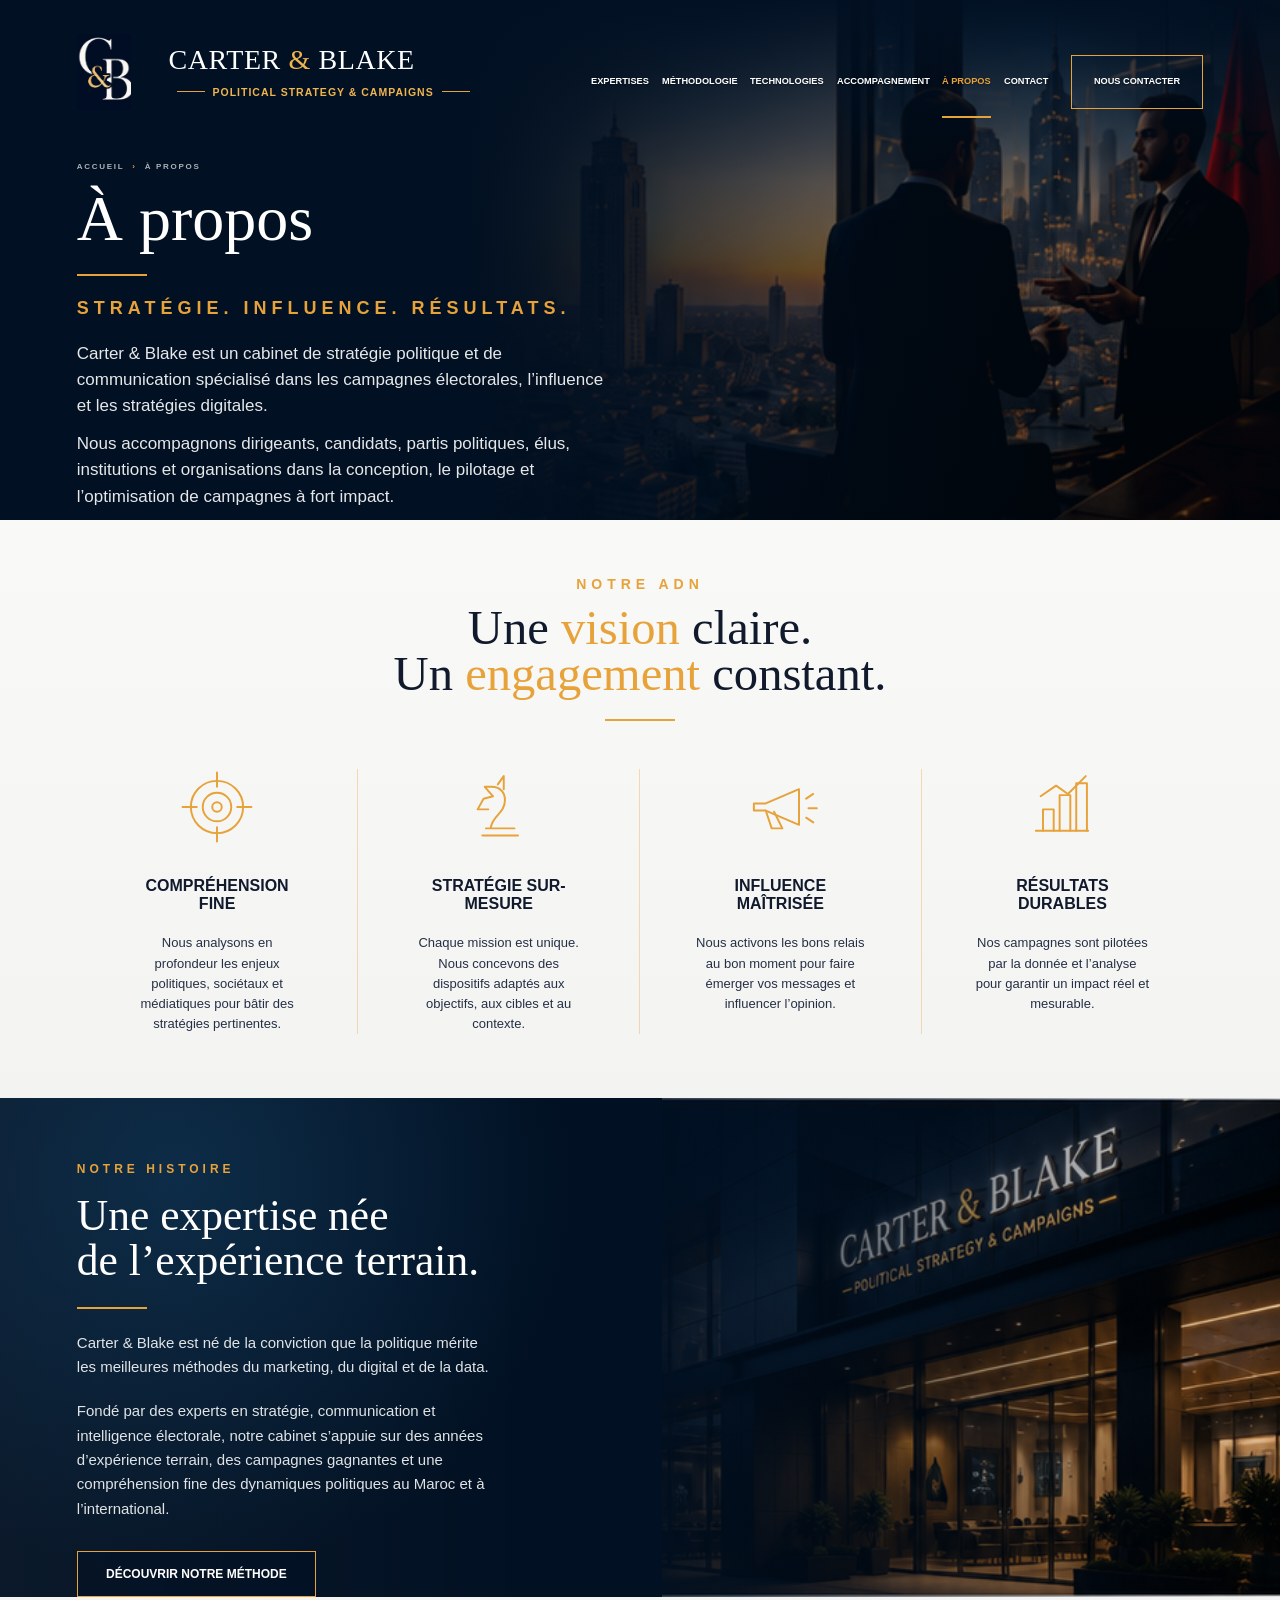
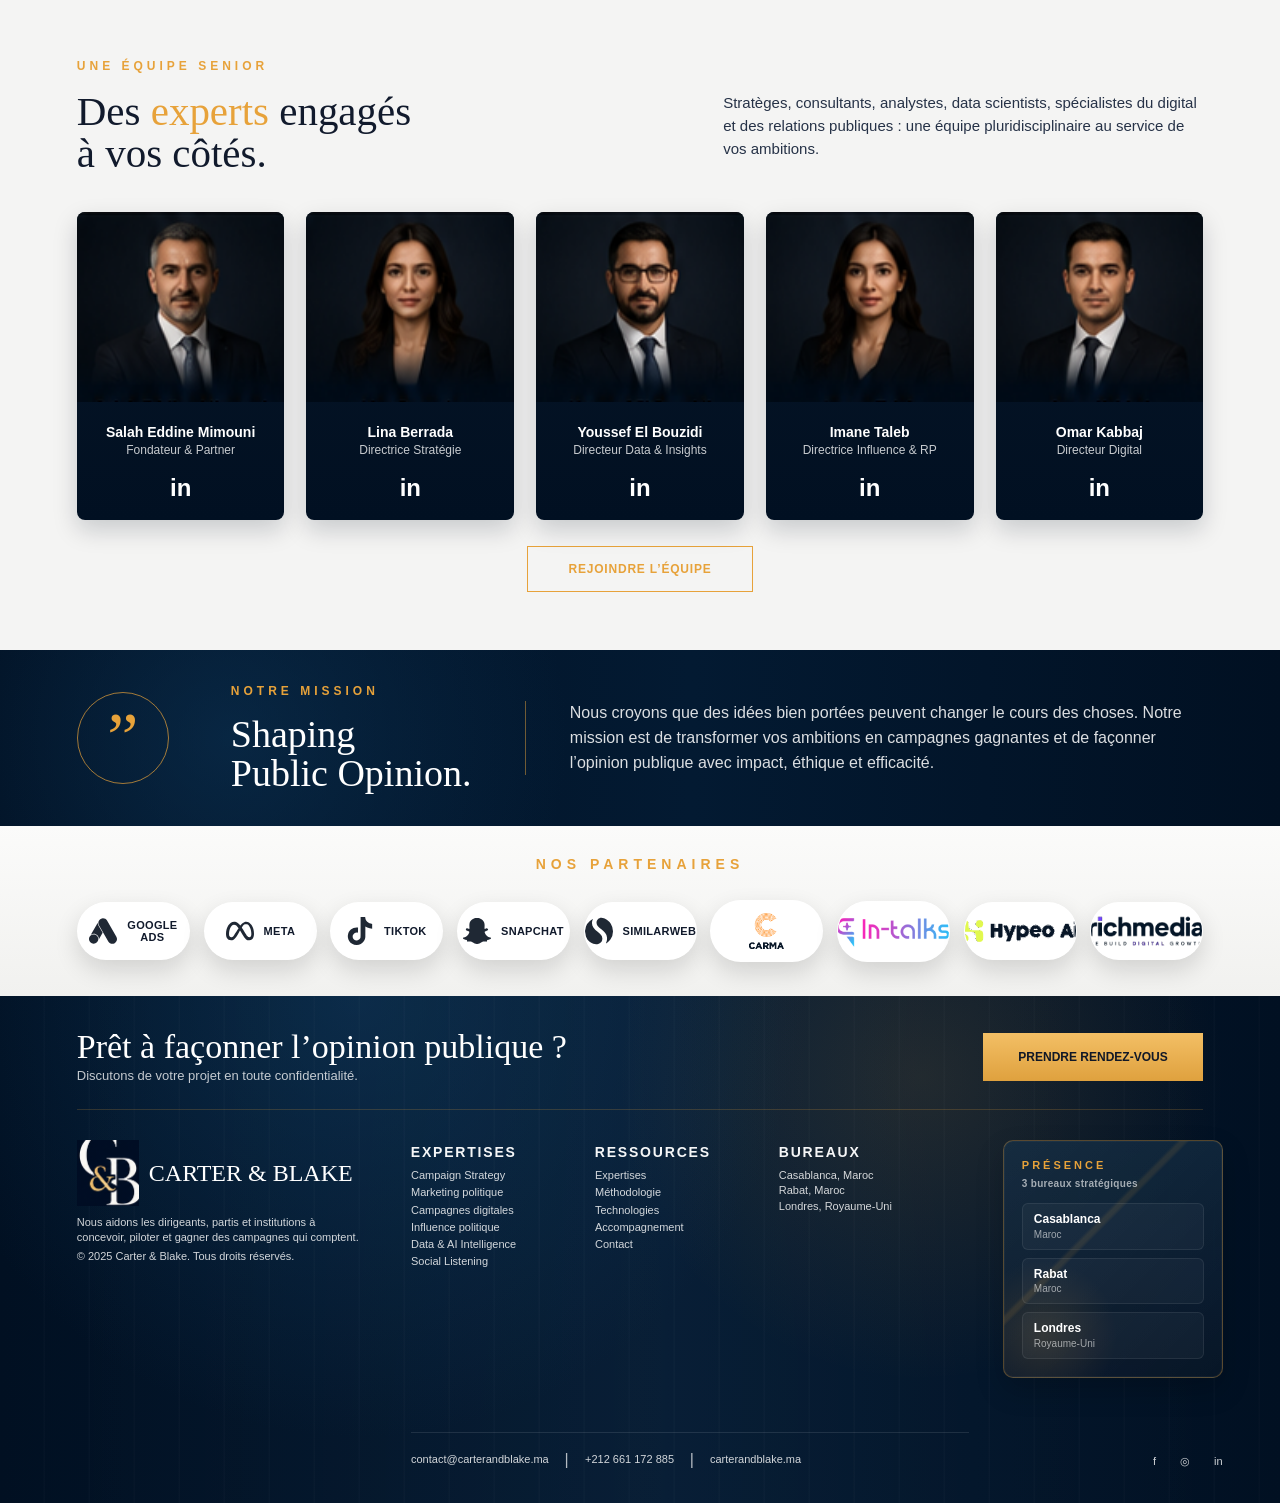
==== a-propos.html @ f1cecbe8 "Build Carter and Blake website" ====
<!doctype html>
<html lang="fr">
  <head>
    <meta charset="utf-8">
    <meta name="viewport" content="width=device-width, initial-scale=1">
    <meta name="description" content="À propos de Carter & Blake, cabinet de stratégie politique, influence, campagnes et data.">
    <title>À propos - Carter & Blake</title>
    <link rel="preload" href="assets/about/about-hero-bg.png" as="image">
    <link rel="stylesheet" href="styles.css">
  </head>
  <body>
    <svg class="svg-defs" aria-hidden="true">
      <symbol id="icon-target" viewBox="0 0 64 64">
        <circle cx="32" cy="32" r="22"></circle><circle cx="32" cy="32" r="12"></circle><circle cx="32" cy="32" r="4"></circle>
        <path d="M32 3v12M32 49v12M3 32h12M49 32h12"></path>
      </symbol>
      <symbol id="icon-megaphone" viewBox="0 0 64 64">
        <path d="M10 35h10l28 12V17L20 29H10z"></path><path d="M20 35l5 15h9l-7-14"></path>
        <path d="M54 25l6-4M56 33h7M54 41l6 4"></path>
      </symbol>
      <symbol id="icon-chart" viewBox="0 0 64 64">
        <path d="M10 52h44"></path><path d="M16 52V34h9v18M30 52V22h9v30M44 52V12h9v40"></path><path d="M14 23l13-9 10 7 15-15"></path>
      </symbol>
      <symbol id="icon-bank" viewBox="0 0 64 64">
        <path d="M8 25h48L32 10zM13 50h38M10 56h44"></path><path d="M17 25v25M29 25v25M41 25v25M53 25v25"></path>
      </symbol>
      <symbol id="icon-knight" viewBox="0 0 64 64">
        <path d="M21 50h24M18 56h30M25 50c1-11 12-12 12-24 0-7-5-11-11-11h-6l7 8-8 2-5 9h9"></path><path d="M31 13l5-7v11"></path>
      </symbol>
      <symbol id="icon-bulb" viewBox="0 0 64 64">
        <path d="M23 42c-4-3-7-8-7-15a16 16 0 0 1 32 0c0 7-3 12-8 15l-2 7H25zM25 55h14M27 60h10"></path>
        <path d="M32 2v8M12 11l6 6M52 11l-6 6"></path>
      </symbol>
      <symbol id="icon-shield" viewBox="0 0 64 64">
        <path d="M32 6l20 8v16c0 14-8 24-20 29-12-5-20-15-20-29V14z"></path><path d="M32 17v28M23 36l9 9 9-9"></path>
      </symbol>
      <symbol id="icon-handshake" viewBox="0 0 64 64">
        <path d="M22 36l8 8c3 3 7 3 10 0l12-12"></path><path d="M25 21l8-5 9 8 7-4 10 14-9 7"></path>
        <path d="M5 34l10-15 10 6-11 18zM17 39l9 9M23 44l8 8M31 48l5 5"></path>
      </symbol>
      <symbol id="icon-compass" viewBox="0 0 64 64">
        <circle cx="32" cy="32" r="23"></circle><path d="M39 14l-5 22-17 14 6-22z"></path><circle cx="32" cy="32" r="4"></circle>
      </symbol>
    </svg>

    <main class="page about-page">
      <section class="about-hero" id="apropos">
        <header class="topbar">
          <a class="brand" href="index.html#accueil" aria-label="Carter & Blake">
            <img src="assets/brand-mark.png" alt="" aria-hidden="true">
            <span class="brand-rule"></span>
            <span class="brand-copy">
              <strong>Carter <span>&amp;</span> Blake</strong>
              <small>Political Strategy &amp; Campaigns</small>
            </span>
          </a>
          <nav class="nav" aria-label="Navigation principale">
            <a href="expertises.html">Expertises</a>
            <a href="methodologie.html">Méthodologie</a>
            <a href="technologies.html">Technologies</a>
            <a href="accompagnement.html">Accompagnement</a>
            <a class="is-active" href="a-propos.html">À propos</a>
            <a href="contact.html">Contact</a>
            <a class="nav-cta" href="contact.html">Nous contacter</a>
          </nav>
        </header>

        <div class="about-hero-copy">
          <p class="breadcrumb"><a href="index.html#accueil">Accueil</a><span>›</span>À propos</p>
          <h1>À propos</h1>
          <i aria-hidden="true"></i>
          <p class="about-kicker">Stratégie. Influence. Résultats.</p>
          <p>Carter &amp; Blake est un cabinet de stratégie politique et de communication spécialisé dans les campagnes électorales, l’influence et les stratégies digitales.</p>
          <p>Nous accompagnons dirigeants, candidats, partis politiques, élus, institutions et organisations dans la conception, le pilotage et l’optimisation de campagnes à fort impact.</p>
        </div>
      </section>

      <section class="about-adn">
        <div class="section-heading">
          <p>Notre ADN</p>
          <h2>Une <span>vision</span> claire.<br>Un <span>engagement</span> constant.</h2>
          <i aria-hidden="true"></i>
        </div>
        <div class="about-values">
          <article>
            <svg><use href="#icon-target"></use></svg>
            <h3>Compréhension fine</h3>
            <p>Nous analysons en profondeur les enjeux politiques, sociétaux et médiatiques pour bâtir des stratégies pertinentes.</p>
          </article>
          <article>
            <svg><use href="#icon-knight"></use></svg>
            <h3>Stratégie sur-mesure</h3>
            <p>Chaque mission est unique. Nous concevons des dispositifs adaptés aux objectifs, aux cibles et au contexte.</p>
          </article>
          <article>
            <svg><use href="#icon-megaphone"></use></svg>
            <h3>Influence maîtrisée</h3>
            <p>Nous activons les bons relais au bon moment pour faire émerger vos messages et influencer l’opinion.</p>
          </article>
          <article>
            <svg><use href="#icon-chart"></use></svg>
            <h3>Résultats durables</h3>
            <p>Nos campagnes sont pilotées par la donnée et l’analyse pour garantir un impact réel et mesurable.</p>
          </article>
        </div>
      </section>

      <section class="about-history">
        <div class="about-history-copy">
          <p>Notre histoire</p>
          <h2>Une expertise née<br>de l’expérience terrain.</h2>
          <i aria-hidden="true"></i>
          <p>Carter &amp; Blake est né de la conviction que la politique mérite les meilleures méthodes du marketing, du digital et de la data.</p>
          <p>Fondé par des experts en stratégie, communication et intelligence électorale, notre cabinet s’appuie sur des années d’expérience terrain, des campagnes gagnantes et une compréhension fine des dynamiques politiques au Maroc et à l’international.</p>
          <a class="button button-outline" href="methodologie.html">Découvrir notre méthode</a>
        </div>
      </section>

      <section class="about-team">
        <div class="about-team-head">
          <div>
            <p>Une équipe senior</p>
            <h2>Des <span>experts</span> engagés<br>à vos côtés.</h2>
          </div>
          <p>Stratèges, consultants, analystes, data scientists, spécialistes du digital et des relations publiques : une équipe pluridisciplinaire au service de vos ambitions.</p>
        </div>

        <div class="team-grid">
          <article>
            <img src="assets/about/salah-eddine-mimouni.png" alt="Salah Eddine Mimouni">
            <h3>Salah Eddine Mimouni</h3>
            <p>Fondateur &amp; Partner</p>
            <a href="#" aria-label="LinkedIn de Salah Eddine Mimouni">in</a>
          </article>
          <article>
            <img src="assets/about/lina-berrada.png" alt="Lina Berrada">
            <h3>Lina Berrada</h3>
            <p>Directrice Stratégie</p>
            <a href="#" aria-label="LinkedIn de Lina Berrada">in</a>
          </article>
          <article>
            <img src="assets/about/youssef-el-bouzidi.png" alt="Youssef El Bouzidi">
            <h3>Youssef El Bouzidi</h3>
            <p>Directeur Data &amp; Insights</p>
            <a href="#" aria-label="LinkedIn de Youssef El Bouzidi">in</a>
          </article>
          <article>
            <img src="assets/about/imane-taleb.png" alt="Imane Taleb">
            <h3>Imane Taleb</h3>
            <p>Directrice Influence &amp; RP</p>
            <a href="#" aria-label="LinkedIn d’Imane Taleb">in</a>
          </article>
          <article>
            <img src="assets/about/omar-kabbaj.png" alt="Omar Kabbaj">
            <h3>Omar Kabbaj</h3>
            <p>Directeur Digital</p>
            <a href="#" aria-label="LinkedIn d’Omar Kabbaj">in</a>
          </article>
        </div>

        <a class="team-cta" href="contact.html">Rejoindre l’équipe</a>
      </section>

      <section class="about-mission">
        <div class="mission-mark" aria-hidden="true">”</div>
        <div>
          <p>Notre mission</p>
          <h2>Shaping<br>Public Opinion.</h2>
        </div>
        <p>Nous croyons que des idées bien portées peuvent changer le cours des choses. Notre mission est de transformer vos ambitions en campagnes gagnantes et de façonner l’opinion publique avec impact, éthique et efficacité.</p>
      </section>

      <section class="partners about-partners" id="confiance">
        <p>Nos partenaires</p>
        <div class="partner-logos" aria-label="Partenaires Carter & Blake">
          <a href="https://ads.google.com/" aria-label="Google Ads"><img src="assets/partners/googleads.svg" alt="Google Ads"><span>Google Ads</span></a>
          <a href="https://www.meta.com/" aria-label="Meta"><img src="assets/partners/meta.svg" alt="Meta"><span>Meta</span></a>
          <a href="https://www.tiktok.com/business/" aria-label="TikTok"><img src="assets/partners/tiktok.svg" alt="TikTok"><span>TikTok</span></a>
          <a href="https://www.snapchat.com/business/" aria-label="Snapchat"><img src="assets/partners/snapchat.svg" alt="Snapchat"><span>Snapchat</span></a>
          <a href="https://www.similarweb.com/" aria-label="Similarweb"><img src="assets/partners/similarweb.svg" alt="Similarweb"><span>Similarweb</span></a>
          <a class="partner-lockup" href="https://carma.com/" aria-label="CARMA"><img src="assets/partners/carma.png" alt="CARMA"><span>CARMA</span></a>
          <a class="partner-lockup" href="https://www.in-talks.ma/" aria-label="InTalks"><img src="assets/partners/intalks.png" alt="InTalks"><span>InTalks</span></a>
          <a class="partner-lockup" href="https://www.hypeo.ai/fr" aria-label="Hypeo"><img src="assets/partners/hypeo.png" alt="Hypeo"><span>Hypeo</span></a>
          <a class="partner-lockup" href="https://www.richmedia.ma/" aria-label="Richmedia"><img src="assets/partners/richmedia.png" alt="Richmedia"><span>Richmedia</span></a>
        </div>
      </section>

      <footer class="footer" id="contact">
        <div class="footer-cta">
          <div>
            <h2>Prêt à façonner l’opinion publique ?</h2>
            <p>Discutons de votre projet en toute confidentialité.</p>
          </div>
          <a href="mailto:contact@carterandblake.ma">Prendre rendez-vous</a>
        </div>
        <div class="footer-main">
          <section class="footer-brand">
            <div class="footer-logo"><img src="assets/brand-mark.png" alt=""><strong>Carter &amp; Blake</strong></div>
            <p>Nous aidons les dirigeants, partis et institutions à concevoir, piloter et gagner des campagnes qui comptent.</p>
            <small>© 2025 Carter &amp; Blake. Tous droits réservés.</small>
          </section>
          <section>
            <h3>Expertises</h3>
            <a href="expertise-campaign-strategy.html">Campaign Strategy</a>
            <a href="expertise-political-marketing.html">Marketing politique</a>
            <a href="expertise-digital-campaigns.html">Campagnes digitales</a>
            <a href="expertise-political-influence.html">Influence politique</a>
            <a href="expertise-data-ai-intelligence.html">Data &amp; AI Intelligence</a>
            <a href="expertise-social-listening.html">Social Listening</a>
          </section>
          <section>
            <h3>Ressources</h3>
            <a href="expertises.html">Expertises</a>
            <a href="methodologie.html">Méthodologie</a>
            <a href="technologies.html">Technologies</a>
            <a href="accompagnement.html">Accompagnement</a>
            <a href="contact.html">Contact</a>
          </section>
          <section>
            <h3>Bureaux</h3>
            <p>Casablanca, Maroc<br>Rabat, Maroc<br>Londres, Royaume-Uni</p>
          </section>
          <div class="contact-lines">
            <a href="mailto:contact@carterandblake.ma">contact@carterandblake.ma</a>
            <span>|</span>
            <a href="tel:+212661172885">+212 661 172 885</a>
            <span>|</span>
            <a href="https://carterandblake.ma">carterandblake.ma</a>
          </div>
          <div class="footer-presence" aria-label="Présence Carter & Blake">
            <p>Présence</p>
            <div class="presence-globe" aria-hidden="true">
              <span class="globe-orbit orbit-one"></span>
              <span class="globe-orbit orbit-two"></span>
              <span class="office-pin pin-casablanca"></span>
              <span class="office-pin pin-rabat"></span>
              <span class="office-pin pin-london"></span>
            </div>
            <ul class="presence-legend">
              <li><strong>Casablanca</strong><em>Maroc</em></li>
              <li><strong>Rabat</strong><em>Maroc</em></li>
              <li><strong>Londres</strong><em>Royaume-Uni</em></li>
            </ul>
          </div>
          <div class="socials" aria-label="Réseaux sociaux"><a href="https://facebook.com/carterandblakema">f</a><a href="https://instagram.com/carterandblakema">◎</a><a href="https://linkedin.com/company/carterandblakemaroc">in</a></div>
        </div>
      </footer>
    </main>
  </body>
</html>
---- styles.css ----
:root {
  --w: 863px;
  --wide-zoom: 1.46;
  --navy: #011022;
  --navy-2: #00172e;
  --ink: #111a2c;
  --gold: #e7a23a;
  --gold-2: #f0b54f;
  --paper: #f4f4f3;
  --muted: #596174;
  --sans: Arial, Helvetica, sans-serif;
  --serif: Georgia, "Times New Roman", serif;
}

* {
  box-sizing: border-box;
}

html,
body {
  margin: 0;
  min-height: 100%;
  background: #101010;
}

html {
  scroll-behavior: smooth;
}

body {
  display: flex;
  align-items: flex-start;
  justify-content: center;
  color: var(--ink);
  font-family: var(--sans);
  overflow-x: auto;
}

a {
  color: inherit;
  text-decoration: none;
  transition:
    color .22s ease,
    border-color .22s ease,
    background-color .22s ease,
    box-shadow .22s ease,
    opacity .22s ease,
    transform .22s ease;
}

.svg-defs {
  position: absolute;
  width: 0;
  height: 0;
  overflow: hidden;
}

.page {
  width: min(100%, var(--w));
  min-height: 100vh;
  overflow: hidden;
  background: var(--paper);
  box-shadow: 0 0 0 1px rgba(255,255,255,.08);
}

@media (min-width: 900px) {
  body {
    min-width: 1260px;
  }

  .page {
    width: var(--w);
    zoom: var(--wide-zoom);
  }
}

@media (min-width: 1500px) {
  :root {
    --wide-zoom: 1.6;
  }

  body {
    min-width: 1400px;
  }
}

svg {
  fill: none;
  stroke: currentColor;
  stroke-linecap: round;
  stroke-linejoin: round;
  stroke-width: 2.4;
}

.hero {
  position: relative;
  height: 486px;
  overflow: visible;
  color: #fff;
  background:
    radial-gradient(circle at 20% 25%, rgba(12,55,92,.5), transparent 35%),
    linear-gradient(105deg, #011022 0 48%, #03162c 48% 100%);
}

.mega-anchor {
  position: absolute;
  top: 0;
  left: 0;
  width: 0;
  height: 0;
}

.hero-visual {
  position: absolute;
  z-index: 0;
  top: 0;
  right: -3px;
  width: 482px;
  height: 486px;
  object-fit: cover;
  object-position: center top;
  filter: saturate(1.02) contrast(1.02);
}

.hero-veil {
  position: absolute;
  z-index: 1;
  inset: 0;
  background:
    linear-gradient(90deg, rgba(1,16,34,1) 0 43%, rgba(1,16,34,.35) 54%, rgba(1,16,34,0) 72%),
    linear-gradient(180deg, rgba(1,16,34,.92) 0, rgba(1,16,34,.74) 10%, transparent 27%);
  pointer-events: none;
}

.hero-light-lines {
  position: absolute;
  z-index: 2;
  top: 0;
  right: -3px;
  width: 482px;
  height: 486px;
  overflow: hidden;
  pointer-events: none;
  mix-blend-mode: screen;
  clip-path: inset(128px 0 0 0);
}

.light-line {
  position: absolute;
  left: var(--x);
  top: var(--y);
  width: var(--w);
  height: 1.4px;
  border-radius: 99px;
  background: linear-gradient(90deg, rgba(231,162,58,.08), rgba(240,181,79,.62), rgba(231,162,58,.08));
  box-shadow:
    0 0 3px rgba(240,181,79,.46),
    0 0 9px rgba(240,181,79,.2);
  opacity: .72;
  transform: rotate(var(--r));
  transform-origin: left center;
}

.light-line::before {
  content: "";
  position: absolute;
  inset: -3px -18px;
  background: linear-gradient(90deg, transparent 0 40%, rgba(255,249,220,.78) 49%, rgba(240,181,79,.72) 55%, transparent 68% 100%);
  filter: blur(.45px);
  transform: translateX(-115%);
  animation: heroLightRun var(--dur, 4.8s) cubic-bezier(.45,0,.25,1) infinite;
  animation-delay: var(--delay, 0s);
}

.line-a {
  display: none;
}

.line-b {
  --x: 0%;
  --y: 63%;
  --w: 98%;
  --r: -31deg;
  --dur: 6.2s;
  --delay: -2.1s;
}

.line-c {
  --x: 6%;
  --y: 42%;
  --w: 62%;
  --r: 29deg;
  --dur: 5.8s;
  --delay: -3.2s;
}

.line-d {
  --x: 45%;
  --y: 40%;
  --w: 57%;
  --r: -24deg;
  --dur: 5.3s;
  --delay: -3.1s;
}

.line-e {
  --x: 20%;
  --y: 96%;
  --w: 85%;
  --r: -28deg;
  --dur: 6.8s;
  --delay: -4.2s;
}

.line-f {
  display: none;
}

@keyframes heroLightRun {
  0%, 18% {
    opacity: 0;
    transform: translateX(-115%);
  }
  30% {
    opacity: 1;
  }
  72% {
    opacity: .94;
    transform: translateX(110%);
  }
  100% {
    opacity: 0;
    transform: translateX(125%);
  }
}

.topbar {
  position: relative;
  z-index: 30;
  display: flex;
  align-items: flex-start;
  gap: 18px;
  height: 86px;
  padding: 21px 28px 0 31px;
}

.brand {
  display: flex;
  align-items: center;
  width: 282px;
  min-width: 282px;
  color: #fff;
}

.brand img {
  width: 44px;
  height: 54px;
  object-fit: cover;
  object-position: left center;
}

.brand-rule {
  width: 1px;
  height: 44px;
  margin: 0 15px 0 14px;
  background: var(--gold);
}

.brand-copy strong {
  display: block;
  font-family: var(--serif);
  font-size: 21px;
  font-weight: 400;
  line-height: 1;
  text-transform: uppercase;
  letter-spacing: .6px;
  white-space: nowrap;
}

.brand-copy strong span,
.brand-copy small {
  color: var(--gold-2);
}

.brand-copy small {
  display: block;
  margin-top: 10px;
  font-size: 8px;
  font-weight: 800;
  letter-spacing: .8px;
  text-transform: uppercase;
  white-space: nowrap;
}

.brand-copy small::before,
.brand-copy small::after {
  content: "";
  display: inline-block;
  width: 18px;
  height: 1px;
  margin: 0 6px 3px;
  background: var(--gold);
}

.nav {
  display: flex;
  align-items: center;
  gap: 23px;
  flex: 1;
  min-width: 0;
  justify-content: flex-end;
  padding-top: 12px;
  font-size: 7px;
  font-weight: 800;
  line-height: 1;
  text-transform: uppercase;
}

.nav a {
  position: relative;
  white-space: nowrap;
  text-shadow: 0 1px 2px rgba(0,0,0,.45);
}

.nav-expertise {
  margin-bottom: -27px;
  padding-bottom: 27px;
}

.nav-expertise::after {
  content: "⌃";
  display: inline-block;
  margin-left: 5px;
  color: var(--gold);
  font-size: 9px;
  line-height: 0;
  transform: translateY(1px);
}

.nav-expertise::before {
  content: "";
  position: absolute;
  left: 0;
  right: 0;
  top: 25px;
  height: 1px;
  background: var(--gold);
  opacity: 0;
  transition: opacity .18s ease;
}

.hero:has(.nav-expertise:hover) .nav-expertise,
.hero:has(.nav-expertise:focus-visible) .nav-expertise,
.hero:has(.mega-menu:hover) .nav-expertise,
.hero:has(.mega-menu:focus-within) .nav-expertise,
.hero:has(.mega-anchor:target) .nav-expertise {
  color: var(--gold);
}

.hero:has(.nav-expertise:hover) .nav-expertise::before,
.hero:has(.nav-expertise:focus-visible) .nav-expertise::before,
.hero:has(.mega-menu:hover) .nav-expertise::before,
.hero:has(.mega-menu:focus-within) .nav-expertise::before,
.hero:has(.mega-anchor:target) .nav-expertise::before {
  opacity: 1;
}

.nav-cta {
  display: inline-flex;
  align-items: center;
  justify-content: center;
  width: 98px;
  height: 30px;
  margin-left: 4px;
  border: 1px solid var(--gold);
  font-size: 7px;
}

.mega-menu {
  position: absolute;
  z-index: 25;
  left: 19px;
  right: 19px;
  top: 72px;
  height: 360px;
  display: grid;
  grid-template-columns: 190px 1fr;
  grid-template-rows: 1fr 60px;
  overflow: hidden;
  visibility: hidden;
  pointer-events: none;
  opacity: 0;
  transform: translateY(-8px);
  color: var(--ink);
  background: rgba(248, 248, 247, .97);
  border: 1px solid rgba(255,255,255,.8);
  border-radius: 3px;
  box-shadow: 0 22px 56px rgba(0,0,0,.42);
  transition: opacity .18s ease, transform .18s ease, visibility .18s ease;
}

.hero:has(.nav-expertise:hover) .mega-menu,
.hero:has(.nav-expertise:focus-visible) .mega-menu,
.hero:has(.mega-menu:hover) .mega-menu,
.hero:has(.mega-menu:focus-within) .mega-menu,
.hero:has(.mega-anchor:target) .mega-menu {
  visibility: visible;
  pointer-events: auto;
  opacity: 1;
  transform: translateY(0);
}

.mega-intro {
  position: relative;
  grid-row: 1 / 3;
  overflow: hidden;
  background: linear-gradient(180deg, rgba(255,255,255,.98), rgba(247,247,246,.93) 58%, rgba(255,255,255,.18) 100%);
  border-right: 1px solid rgba(17,26,44,.14);
}

.mega-intro-copy {
  position: relative;
  z-index: 2;
  padding: 25px 22px 0;
}

.mega-intro h2 {
  margin: 0;
  color: var(--ink);
  font-family: var(--serif);
  font-size: 24px;
  font-weight: 400;
  line-height: 1.05;
}

.mega-intro h2 span {
  color: var(--gold);
}

.mega-intro i,
.mega-card i {
  display: block;
  width: 22px;
  height: 1px;
  margin: 13px 0 14px;
  background: var(--gold);
}

.mega-intro p {
  margin: 0;
  font-size: 9.5px;
  line-height: 1.55;
}

.mega-divider {
  display: none;
}

.mega-integrated {
  display: none;
}

.mega-integrated svg {
  width: 35px;
  height: 35px;
  color: var(--gold);
  stroke-width: 1.9;
}

.mega-integrated h3 {
  margin: 0 0 8px;
  color: var(--ink);
  font-size: 11px;
  font-weight: 900;
  line-height: 1.18;
  text-transform: uppercase;
}

.mega-integrated p {
  font-size: 8.5px;
  line-height: 1.55;
}

.mega-approach {
  display: inline-flex;
  align-items: center;
  justify-content: space-between;
  width: 139px;
  height: 24px;
  margin-top: 22px;
  padding: 0 9px;
  border: 1px solid var(--gold);
  color: var(--gold);
  font-size: 6.7px;
  font-weight: 900;
  text-transform: uppercase;
}

.mega-approach span {
  display: inline-flex;
  align-items: center;
  justify-content: center;
  width: 25px;
  height: 22px;
  margin-right: -9px;
  border-left: 1px solid rgba(231,162,58,.45);
  font-size: 14px;
}

.mega-intro img {
  display: none;
}

.mega-grid {
  display: grid;
  grid-template-columns: repeat(3, 1fr);
  grid-template-rows: repeat(2, 1fr);
  min-width: 0;
}

.mega-card {
  position: relative;
  display: flex;
  flex-direction: column;
  justify-content: center;
  min-width: 0;
  padding: 18px 22px;
  overflow: hidden;
  background-image:
    linear-gradient(90deg, rgba(255,255,255,.985), rgba(255,255,255,.94)),
    var(--card-bg);
  background-position: center;
  background-size: cover;
  border-right: 1px solid rgba(17,26,44,.12);
  border-bottom: 1px solid rgba(17,26,44,.12);
}

.mega-card:nth-child(3n) {
  border-right: 0;
}

.mega-card:nth-child(n + 4) {
  border-bottom: 0;
}

.mega-card svg {
  width: 34px;
  height: 34px;
  color: var(--gold);
  stroke-width: 1.8;
}

.mega-card h3 {
  margin: 9px 0 0;
  color: var(--ink);
  font-size: 11.4px;
  font-weight: 900;
  letter-spacing: .2px;
  line-height: 1.15;
  text-transform: uppercase;
}

.mega-card i {
  margin: 7px 0 9px;
}

.mega-card p {
  display: none;
}

.mega-card ul {
  display: none;
}

.mega-card li {
  margin: 0 0 3px;
  color: #101827;
  font-size: 7.3px;
  line-height: 1.18;
}

.mega-card a {
  position: static;
  display: inline-flex;
  gap: 8px;
  align-items: center;
  width: max-content;
  color: var(--gold);
  font-size: 7.8px;
  font-weight: 900;
}

.mega-card a span {
  font-size: 13px;
}

.mega-benefits {
  display: grid;
  grid-template-columns: repeat(4, 1fr);
  grid-column: 2;
  background: #fff;
  border-top: 1px solid rgba(17,26,44,.12);
}

.mega-benefits article {
  display: grid;
  grid-template-columns: 31px 1fr;
  gap: 9px;
  align-items: center;
  min-width: 0;
  padding: 0 12px;
  border-right: 1px solid rgba(17,26,44,.12);
}

.mega-benefits article:last-child {
  border-right: 0;
}

.mega-benefits span {
  display: inline-flex;
  align-items: center;
  justify-content: center;
  width: 28px;
  height: 28px;
  border-radius: 50%;
  color: #fff;
  background: var(--navy);
}

.mega-benefits svg {
  width: 18px;
  height: 18px;
  stroke-width: 2;
}

.mega-benefits h3 {
  margin: 0 0 4px;
  color: var(--ink);
  font-size: 7px;
  font-weight: 900;
  line-height: 1.1;
  text-transform: uppercase;
}

.mega-benefits p {
  margin: 0;
  color: #253044;
  font-size: 6.1px;
  line-height: 1.22;
}

.hero-copy {
  position: relative;
  z-index: 2;
  margin: 47px 0 0 34px;
  width: 390px;
}

.hero-copy h1 {
  margin: 0;
  font-family: var(--serif);
  font-weight: 400;
  font-size: 42px;
  line-height: .94;
  letter-spacing: 0;
}

.hero-copy h1 span {
  display: block;
}

.hero-copy h1 span:last-child {
  color: var(--gold-2);
}

.hero-copy i,
.section-heading i {
  display: block;
  width: 38px;
  height: 1px;
  margin: 17px 0 14px;
  background: var(--gold);
}

.hero-copy p {
  margin: 0 0 9px;
  font-size: 13.5px;
  line-height: 1.25;
  color: #f7f8fb;
}

.hero-actions {
  display: flex;
  gap: 18px;
  margin-top: 24px;
}

.button {
  display: inline-flex;
  align-items: center;
  justify-content: center;
  height: 32px;
  padding: 0 20px;
  border: 1px solid var(--gold);
  font-size: 8px;
  font-weight: 900;
  text-transform: uppercase;
}

.button-filled {
  min-width: 139px;
  color: #111827;
  background: linear-gradient(180deg, #f3bf65, #dfa13e);
}

.button-outline {
  min-width: 117px;
  color: #fff;
  background: rgba(1,16,34,.42);
}

.expertise {
  height: auto;
  padding: 18px 0 35px;
  background:
    radial-gradient(circle at 50% 20%, rgba(255,255,255,.96), rgba(244,244,243,.95) 58%, rgba(234,234,233,.85)),
    var(--paper);
}

.section-heading {
  text-align: center;
}

.section-heading p,
.insights-head p,
.partners > p {
  margin: 0 0 7px;
  color: var(--gold);
  font-size: 9px;
  font-weight: 900;
  letter-spacing: 3px;
  text-transform: uppercase;
}

.section-heading h2 {
  margin: 0;
  color: var(--ink);
  font-family: var(--serif);
  font-size: 27px;
  font-weight: 400;
  line-height: .95;
}

.section-heading h2 span {
  color: var(--gold);
}

.section-heading i {
  margin: 10px auto 0;
}

.cards {
  display: grid;
  grid-template-columns: repeat(6, 1fr);
  gap: 9px;
  width: 810px;
  margin: 17px auto 0;
}

.expertise-card {
  position: relative;
  height: 298px;
  isolation: isolate;
  overflow: hidden;
  border-radius: 8px;
  border: 1px solid rgba(255,255,255,.16);
  color: #fff;
  text-align: center;
  background: #031426;
  box-shadow: 0 3px 10px rgba(0,0,0,.24);
}

.expertise-card::before {
  content: "";
  position: absolute;
  inset: -10px;
  z-index: -2;
  background-image:
    linear-gradient(180deg, rgba(1,16,34,.03), rgba(1,16,34,.28) 44%, rgba(1,16,34,.78) 100%),
    radial-gradient(circle at 50% 28%, rgba(255,255,255,.18), transparent 38%),
    var(--bg);
  background-position: center;
  background-size: cover;
  filter: blur(2.6px) brightness(1.1) saturate(1.04);
  opacity: .94;
  transform: scale(1.06);
  transition: transform .7s cubic-bezier(.2,.7,.2,1), filter .7s cubic-bezier(.2,.7,.2,1);
}

.expertise-card::after {
  content: "";
  position: absolute;
  top: 5px;
  left: 9px;
  right: 9px;
  z-index: 2;
  height: 2px;
  border-radius: 99px;
  background: linear-gradient(90deg, var(--gold-2), #ffd48a);
  box-shadow: 0 0 10px rgba(231,162,58,.34);
  transform: scaleX(0);
  transform-origin: left center;
  animation: storyProgress 6.4s linear infinite;
  animation-delay: var(--story-delay, 0s);
}

.expertise-card:nth-child(2) { --story-delay: -1s; }
.expertise-card:nth-child(3) { --story-delay: -2s; }
.expertise-card:nth-child(4) { --story-delay: -3s; }
.expertise-card:nth-child(5) { --story-delay: -4s; }
.expertise-card:nth-child(6) { --story-delay: -5s; }

.expertise-card > * {
  position: relative;
  z-index: 1;
}

.expertise-card > .card-cleaner {
  position: absolute;
  left: 0;
  right: 0;
  bottom: 28px;
  z-index: 0;
  height: 118px;
  border-radius: 0;
  background:
    linear-gradient(180deg, rgba(1,16,34,0), rgba(1,16,34,.98) 18%, #011022 42%, #011022 74%, rgba(1,16,34,0));
  opacity: .96;
  pointer-events: none;
}

.story-bar {
  position: absolute;
  top: 8px;
  left: 9px;
  right: 9px;
  display: flex;
  align-items: center;
  gap: 4px;
  text-align: left;
  color: #fff;
  font-size: 5px;
  font-weight: 800;
  text-transform: uppercase;
}

.story-bar::before {
  content: "";
  position: absolute;
  top: -3px;
  left: 0;
  right: 0;
  height: 2px;
  border-radius: 99px;
  background: rgba(255,255,255,.22);
}

.story-bar b {
  display: inline-flex;
  align-items: center;
  justify-content: center;
  width: 17px;
  height: 17px;
  border-radius: 50%;
  color: var(--gold);
  background: #07182a;
  font-size: 5px;
  box-shadow: 0 4px 12px rgba(0,0,0,.24);
  transition: transform .25s ease, box-shadow .25s ease, background .25s ease;
}

.story-bar em {
  margin-left: auto;
  font-style: normal;
}

.expertise-card svg {
  width: 59px;
  height: 59px;
  margin-top: 78px;
  color: var(--gold);
  filter: drop-shadow(0 2px 8px rgba(0,0,0,.36));
}

.expertise-card h3 {
  margin: 13px 11px 0;
  font-size: 14px;
  font-weight: 900;
  line-height: .96;
  text-transform: uppercase;
}

.expertise-card h3::after {
  content: "";
  display: block;
  width: 33px;
  height: 2px;
  margin: 13px auto 0;
  background: var(--gold);
}

.expertise-card p {
  margin: 12px 13px 0;
  font-size: 8.5px;
  line-height: 1.35;
  color: rgba(255,255,255,.92);
}

.expertise-card a {
  position: absolute;
  left: 50%;
  bottom: 37px;
  transform: translateX(-50%);
  width: 70px;
  color: #fff;
  font-size: 8px;
}

.expertise-card a::before {
  content: "⌃";
  display: block;
  width: 19px;
  height: 19px;
  margin: 0 auto 5px;
  border: 1px solid var(--gold);
  border-radius: 50%;
  color: #fff;
  font-size: 14px;
  line-height: 20px;
}

@keyframes storyProgress {
  0% {
    opacity: .45;
    transform: scaleX(0);
  }
  72% {
    opacity: 1;
    transform: scaleX(1);
  }
  100% {
    opacity: 0;
    transform: scaleX(1);
  }
}

.proofs {
  display: grid;
  grid-template-columns: repeat(4, 1fr);
  gap: 26px;
  width: 807px;
  margin: 34px auto 0;
}

.proofs article {
  display: grid;
  grid-template-columns: 33px 1fr;
  gap: 12px;
  min-height: 56px;
  border-right: 1px solid rgba(231,162,58,.28);
}

.proofs article:last-child {
  border-right: 0;
}

.proofs svg {
  width: 32px;
  height: 32px;
  color: var(--gold);
}

.proofs h3 {
  margin: 2px 0 7px;
  font-size: 10px;
  font-weight: 900;
  letter-spacing: .4px;
  text-transform: uppercase;
}

.proofs p {
  margin: 0;
  font-size: 8.8px;
  line-height: 1.35;
}

.expertise-directory {
  display: grid;
  grid-template-columns: 230px 1fr;
  gap: 16px;
  width: 807px;
  margin: 34px auto 0;
  padding: 16px;
  border: 1px solid rgba(231,162,58,.22);
  border-radius: 6px;
  background:
    linear-gradient(120deg, rgba(255,255,255,.96), rgba(249,249,248,.9)),
    radial-gradient(circle at 6% 10%, rgba(231,162,58,.14), transparent 28%);
  box-shadow: 0 14px 36px rgba(1,16,34,.08);
}

.expertise-directory-head {
  min-width: 0;
  padding: 5px 15px 5px 3px;
  border-right: 1px solid rgba(231,162,58,.25);
}

.expertise-directory-head p {
  margin: 0 0 9px;
  color: var(--gold);
  font-size: 8px;
  font-weight: 900;
  letter-spacing: 2.8px;
  text-transform: uppercase;
}

.expertise-directory-head h3 {
  margin: 0;
  color: var(--ink);
  font-family: var(--serif);
  font-size: 20px;
  font-weight: 400;
  line-height: 1.08;
}

.expertise-directory-list {
  display: grid;
  grid-template-columns: repeat(3, minmax(0, 1fr));
  gap: 8px;
}

.expertise-directory-list a {
  position: relative;
  display: grid;
  grid-template-columns: 25px 28px 1fr;
  gap: 9px;
  align-items: start;
  min-height: 66px;
  padding: 8px 10px;
  overflow: hidden;
  border: 1px solid rgba(17,26,44,.08);
  border-radius: 4px;
  background: #fff;
  box-shadow: 0 5px 14px rgba(1,16,34,.04);
}

.expertise-directory-list a::before {
  content: "";
  position: absolute;
  inset: 0;
  background: linear-gradient(90deg, transparent, rgba(231,162,58,.12), transparent);
  opacity: 0;
  transform: translateX(-70%);
  transition: opacity .24s ease, transform .36s ease;
}

.expertise-directory-list span,
.expertise-directory-list svg,
.expertise-directory-list strong,
.expertise-directory-list div,
.expertise-directory-list p {
  position: relative;
  z-index: 1;
}

.expertise-directory-list span {
  color: var(--gold);
  font-size: 7.5px;
  font-weight: 900;
  letter-spacing: 1px;
}

.expertise-directory-list svg {
  width: 25px;
  height: 25px;
  color: var(--gold);
  stroke-width: 1.75;
}

.expertise-directory-list strong {
  display: block;
  color: var(--ink);
  font-size: 8.6px;
  font-weight: 900;
  line-height: 1.12;
  text-transform: uppercase;
}

.expertise-directory-list p {
  margin: 4px 0 0;
  color: #4b5566;
  font-size: 7px;
  line-height: 1.32;
}

.expertise-directory-list a:hover,
.expertise-directory-list a:focus-visible {
  border-color: rgba(231,162,58,.55);
  box-shadow: 0 12px 24px rgba(1,16,34,.1);
  transform: translateY(-3px);
}

.expertise-directory-list a:hover::before,
.expertise-directory-list a:focus-visible::before {
  opacity: 1;
  transform: translateX(70%);
}

.expertise-directory-list a:hover svg,
.expertise-directory-list a:focus-visible svg {
  color: var(--gold-2);
  filter: drop-shadow(0 4px 10px rgba(231,162,58,.22));
  transform: scale(1.08);
}

.stats {
  display: grid;
  grid-template-columns: repeat(5, 1fr);
  height: 81px;
  padding: 13px 30px 0;
  color: #fff;
  background: linear-gradient(90deg, #011022, #031a32 52%, #011022);
}

.stats article {
  position: relative;
  display: grid;
  grid-template-columns: 35px 1fr;
  grid-template-rows: 32px 15px;
  align-items: center;
  column-gap: 10px;
  padding-left: 8px;
}

.stats article:not(:last-child)::after {
  content: "";
  position: absolute;
  top: 5px;
  right: 0;
  width: 1px;
  height: 50px;
  background: rgba(231,162,58,.38);
}

.stats svg {
  grid-row: 1 / span 2;
  width: 31px;
  height: 31px;
  color: var(--gold);
}

.stats strong {
  align-self: end;
  font-family: var(--serif);
  font-size: 25px;
  font-weight: 400;
  line-height: 1;
}

.stats span {
  font-size: 7px;
  color: rgba(255,255,255,.86);
}

.method {
  position: relative;
  height: 298px;
  padding-top: 18px;
  overflow: hidden;
  background:
    radial-gradient(circle at 50% 0%, rgba(231,162,58,.12), transparent 36%),
    linear-gradient(180deg, #fbfbfa 0%, #f4f3f0 100%);
}

.method::before {
  content: "";
  position: absolute;
  inset: 0;
  background-image:
    linear-gradient(rgba(1,16,34,.035) 1px, transparent 1px),
    linear-gradient(90deg, rgba(1,16,34,.035) 1px, transparent 1px);
  background-size: 44px 44px;
  mask-image: radial-gradient(circle at 50% 38%, #000 0 44%, transparent 72%);
  pointer-events: none;
}

.method > * {
  position: relative;
  z-index: 1;
}

.method .section-heading h2 {
  font-size: 25px;
}

.method-steps {
  position: relative;
  display: grid;
  grid-template-columns: repeat(5, 1fr);
  gap: 8px;
  width: 780px;
  margin: 22px auto 0;
  padding: 16px 18px 17px;
  text-align: left;
  border: 1px solid rgba(1,16,34,.08);
  border-radius: 12px;
  background: rgba(255,255,255,.72);
  box-shadow: 0 14px 40px rgba(1,16,34,.08);
  backdrop-filter: blur(10px);
}

.method-steps::before,
.method-steps::after {
  content: "";
  position: absolute;
  left: 62px;
  right: 62px;
  top: 48px;
  height: 2px;
  border-radius: 99px;
}

.method-steps::before {
  background: rgba(1,16,34,.12);
}

.method-steps::after {
  background: linear-gradient(90deg, transparent 0%, var(--gold) 18%, var(--gold-2) 52%, transparent 100%);
  transform-origin: left center;
  animation: methodRail 4.8s ease-in-out infinite;
}

.method-steps article {
  position: relative;
  min-width: 0;
  padding: 50px 11px 0;
  border-radius: 10px;
  transition: background-color .28s ease, box-shadow .28s ease, transform .28s ease;
}

.method-steps article:not(:last-child)::after {
  content: "";
  position: absolute;
  top: 42px;
  right: -10px;
  z-index: 2;
  width: 12px;
  height: 12px;
  border-top: 2px solid var(--gold);
  border-right: 2px solid var(--gold);
  transform: rotate(45deg);
  opacity: .74;
}

.round {
  position: absolute;
  top: 0;
  left: 50%;
  z-index: 3;
  display: inline-flex;
  align-items: center;
  justify-content: center;
  width: 48px;
  height: 48px;
  border-radius: 50%;
  color: #fff;
  background:
    radial-gradient(circle at 32% 22%, rgba(255,255,255,.18), transparent 28%),
    #04162b;
  box-shadow:
    0 0 0 5px rgba(255,255,255,.82),
    0 12px 22px rgba(1,16,34,.22),
    inset 0 0 0 1px rgba(255,255,255,.12);
  transform: translateX(-50%);
}

.round svg {
  width: 27px;
  height: 27px;
}

.method-steps b {
  display: inline-flex;
  align-items: center;
  justify-content: center;
  min-width: 24px;
  height: 18px;
  margin: 0 0 6px;
  border-radius: 99px;
  background: rgba(231,162,58,.1);
  color: var(--gold);
  font-size: 9px;
  font-weight: 900;
}

.method-steps h3 {
  margin: 0 0 8px;
  color: var(--ink);
  font-size: 8.5px;
  font-weight: 900;
  letter-spacing: .2px;
  text-transform: uppercase;
}

.method-steps p {
  margin: 0;
  text-align: left;
  color: #1f2937;
  font-size: 7.1px;
  line-height: 1.45;
}

.method-steps p::first-line {
  color: inherit;
}

@keyframes methodRail {
  0%, 12% {
    opacity: .2;
    transform: scaleX(.02);
  }
  62% {
    opacity: 1;
    transform: scaleX(1);
  }
  100% {
    opacity: 0;
    transform: scaleX(1);
  }
}

.partners {
  min-height: 112px;
  padding: 16px 24px 18px;
  color: #fff;
  text-align: center;
  background: linear-gradient(90deg, #011022, #031a32 50%, #011022);
}

.partners > p {
  margin-bottom: 15px;
}

.partner-logos {
  display: grid;
  grid-template-columns: repeat(3, minmax(0, 1fr));
  align-items: center;
  justify-content: center;
  gap: 8px;
  max-width: 760px;
  margin: 0 auto;
}

.partner-logos a {
  position: relative;
  display: inline-flex;
  align-items: center;
  justify-content: center;
  gap: 7px;
  width: 100%;
  min-width: 0;
  min-height: 28px;
  padding: 5px 8px;
  overflow: hidden;
  color: var(--ink);
  border: 1px solid rgba(255,255,255,.78);
  border-radius: 999px;
  background: #fff;
  box-shadow: 0 10px 24px rgba(0,0,0,.14);
}

.partner-logos img {
  display: block;
  width: auto;
  max-width: 54px;
  height: 17px;
  object-fit: contain;
  filter: brightness(0) saturate(100%) invert(8%) sepia(19%) saturate(1508%) hue-rotate(177deg) brightness(92%) contrast(99%);
  opacity: .92;
}

.partner-logos span {
  font-size: 7.5px;
  font-weight: 800;
  letter-spacing: .3px;
  text-transform: uppercase;
}

.partner-logos .partner-lockup img {
  max-width: 78px;
  max-height: 22px;
  height: auto;
  filter: none;
  opacity: 1;
}

.partner-logos .partner-lockup span {
  position: absolute;
  width: 1px;
  height: 1px;
  padding: 0;
  margin: -1px;
  overflow: hidden;
  clip: rect(0 0 0 0);
  white-space: nowrap;
  border: 0;
}

.insights {
  height: auto;
  padding: 31px 0 38px;
  background: var(--paper);
}

.insights-head {
  display: flex;
  align-items: flex-start;
  justify-content: space-between;
  width: 633px;
  margin: 0 auto 18px;
}

.insights-head h2 {
  margin: 0;
  font-family: var(--serif);
  font-size: 22px;
  font-weight: 400;
}

.insights-head a {
  display: inline-flex;
  align-items: center;
  justify-content: center;
  width: 93px;
  height: 27px;
  border: 1px solid var(--gold);
  color: var(--gold);
  font-size: 6px;
  font-weight: 900;
  text-transform: uppercase;
}

.article-grid {
  display: grid;
  grid-template-columns: repeat(3, 1fr);
  gap: 12px;
  width: 633px;
  margin: 0 auto;
}

.article-grid article {
  height: 149px;
  overflow: hidden;
  border-radius: 3px;
  background: #fff;
  box-shadow: 0 4px 16px rgba(11,20,32,.1);
}

.article-grid figure {
  position: relative;
  height: 77px;
  margin: 0;
  overflow: hidden;
}

.article-grid img {
  width: 100%;
  height: 100%;
  object-fit: cover;
  filter: contrast(1.02) saturate(1.02);
}

.article-grid figure span {
  position: absolute;
  left: 8px;
  top: 7px;
  display: inline-flex;
  align-items: center;
  height: 16px;
  padding: 0 7px;
  color: #111827;
  background: var(--gold);
  font-size: 6px;
  font-weight: 900;
  text-transform: uppercase;
}

.article-grid h3 {
  margin: 9px 12px 7px;
  min-height: 33px;
  font-family: var(--serif);
  font-size: 10.5px;
  font-weight: 700;
  line-height: 1.15;
}

.article-grid a {
  margin-left: 12px;
  color: var(--gold);
  font-size: 8px;
  font-weight: 800;
}

.newsletter {
  padding: 22px 24px 24px;
  background: linear-gradient(180deg, var(--paper) 0%, #f5f4f1 100%);
}

.newsletter-shell {
  position: relative;
  display: grid;
  grid-template-columns: 1.1fr 1fr 140px;
  align-items: center;
  gap: 18px;
  width: 807px;
  min-height: 104px;
  margin: 0 auto;
  padding: 18px 20px;
  overflow: hidden;
  color: #fff;
  border: 1px solid rgba(231,162,58,.28);
  border-radius: 8px;
  background:
    radial-gradient(circle at 92% 18%, rgba(231,162,58,.24), transparent 28%),
    linear-gradient(112deg, #011022 0%, #031a32 58%, #061122 100%);
  box-shadow: 0 18px 44px rgba(1,16,34,.16);
}

.newsletter-shell::before {
  content: "";
  position: absolute;
  inset: 0;
  background:
    linear-gradient(90deg, transparent, rgba(255,255,255,.08), transparent),
    repeating-linear-gradient(90deg, transparent 0 35px, rgba(255,255,255,.035) 36px 37px);
  opacity: .65;
  pointer-events: none;
}

.newsletter-shell > * {
  position: relative;
  z-index: 1;
}

.newsletter-copy p {
  margin: 0 0 6px;
  color: var(--gold);
  font-size: 8px;
  font-weight: 900;
  letter-spacing: 2.6px;
  text-transform: uppercase;
}

.newsletter-copy h2 {
  margin: 0 0 7px;
  font-family: var(--serif);
  font-size: 23px;
  font-weight: 400;
  line-height: 1.05;
}

.newsletter-copy span {
  display: block;
  max-width: 320px;
  color: rgba(255,255,255,.78);
  font-size: 8px;
  line-height: 1.45;
}

.newsletter-form label {
  display: block;
  margin-bottom: 7px;
  color: rgba(255,255,255,.7);
  font-size: 7px;
  font-weight: 900;
  letter-spacing: 1.4px;
  text-transform: uppercase;
}

.newsletter-form div {
  display: grid;
  grid-template-columns: 1fr 94px;
  height: 34px;
  border: 1px solid rgba(231,162,58,.42);
  background: rgba(255,255,255,.07);
}

.newsletter-form input {
  min-width: 0;
  padding: 0 11px;
  color: #fff;
  border: 0;
  outline: 0;
  background: transparent;
  font: inherit;
  font-size: 8px;
}

.newsletter-form input::placeholder {
  color: rgba(255,255,255,.44);
}

.newsletter-form div:focus-within {
  border-color: var(--gold-2);
  box-shadow: 0 0 0 3px rgba(231,162,58,.12);
}

.newsletter-form button {
  color: #08111f;
  border: 0;
  background: linear-gradient(180deg, #f6bc61, #e7a23a);
  font-size: 7px;
  font-weight: 900;
  text-transform: uppercase;
  cursor: pointer;
}

.newsletter-form small {
  display: block;
  margin-top: 7px;
  color: rgba(255,255,255,.56);
  font-size: 6.5px;
}

.newsletter-signal {
  display: grid;
  grid-template-columns: 1fr;
  gap: 5px;
  justify-items: stretch;
}

.newsletter-signal b,
.newsletter-signal span {
  display: flex;
  align-items: center;
  min-height: 22px;
  padding: 0 10px;
  border: 1px solid rgba(255,255,255,.1);
  border-radius: 999px;
  background: rgba(255,255,255,.055);
  font-size: 7px;
  font-weight: 900;
}

.newsletter-signal b {
  color: var(--gold);
  background: rgba(231,162,58,.13);
}

.newsletter-signal span::before {
  content: "";
  width: 5px;
  height: 5px;
  margin-right: 7px;
  border-radius: 50%;
  background: var(--gold);
  box-shadow: 0 0 12px rgba(231,162,58,.7);
}

@media (max-width: 899px) {
  .expertise-directory {
    grid-template-columns: 1fr;
    gap: 14px;
    width: calc(100% - 28px);
    margin-top: 28px;
    padding: 15px;
  }

  .expertise-directory-head {
    padding: 0 0 13px;
    border-right: 0;
    border-bottom: 1px solid rgba(231,162,58,.25);
  }

  .expertise-directory-head p {
    font-size: 8px;
  }

  .expertise-directory-head h3 {
    font-size: 24px;
  }

  .expertise-directory-list {
    grid-template-columns: 1fr;
    gap: 9px;
  }

  .expertise-directory-list a {
    grid-template-columns: 29px 33px 1fr;
    min-height: 78px;
    padding: 10px 12px;
  }

  .expertise-directory-list span {
    font-size: 9px;
  }

  .expertise-directory-list svg {
    width: 30px;
    height: 30px;
  }

  .expertise-directory-list strong {
    font-size: 11px;
  }

  .expertise-directory-list p {
    margin-top: 5px;
    font-size: 9px;
  }

  .newsletter {
    padding: 22px 14px 26px;
  }

  .newsletter-shell {
    grid-template-columns: 1fr;
    gap: 14px;
    width: 100%;
    min-height: 0;
    padding: 18px;
  }

  .newsletter-copy span {
    max-width: none;
  }

  .newsletter-form div {
    grid-template-columns: 1fr 98px;
  }

  .newsletter-signal {
    grid-template-columns: repeat(3, minmax(0, 1fr));
  }

  .newsletter-signal b {
    grid-column: 1 / -1;
  }
}

.footer {
  position: relative;
  color: #fff;
  overflow: hidden;
  background:
    radial-gradient(circle at 72% 16%, rgba(231,162,58,.13), transparent 30%),
    radial-gradient(circle at 28% 0, rgba(13,54,89,.62), transparent 42%),
    linear-gradient(90deg, #011022, #031a32 52%, #011022);
}

.footer::before {
  content: "";
  position: absolute;
  inset: 0;
  background:
    linear-gradient(90deg, transparent, rgba(255,255,255,.045), transparent),
    repeating-linear-gradient(90deg, transparent 0 43px, rgba(255,255,255,.03) 44px 45px);
  opacity: .55;
  pointer-events: none;
}

.footer-cta,
.footer-main {
  position: relative;
  z-index: 1;
  width: 807px;
  margin: 0 auto;
}

.footer-cta {
  display: grid;
  grid-template-columns: 1fr 132px;
  gap: 18px;
  align-items: center;
  padding: 18px 0 14px;
  border-bottom: 1px solid rgba(231,162,58,.2);
}

.footer-cta > div {
  min-width: 0;
}

.footer-cta h2 {
  margin: 0;
  font-family: var(--serif);
  font-size: 21px;
  font-weight: 400;
  line-height: 1;
}

.footer-cta p {
  margin: 4px 0 0;
  color: rgba(255,255,255,.76);
  font-size: 8px;
}

.footer-cta a {
  display: inline-flex;
  align-items: center;
  justify-content: center;
  height: 34px;
  width: 100%;
  color: #111827;
  background: linear-gradient(180deg, #f3bf65, #dfa13e);
  font-size: 7px;
  font-weight: 900;
  text-transform: uppercase;
}

.footer-main {
  display: grid;
  grid-template-columns: 220px 98px 102px 128px 1fr;
  gap: 18px;
  align-items: start;
  padding: 18px 0 22px;
}

.footer-main section {
  position: relative;
  z-index: 2;
}

.footer-logo {
  display: flex;
  align-items: center;
  gap: 10px;
  margin-bottom: 9px;
}

.footer-logo img {
  width: 46px;
  height: 50px;
  object-fit: cover;
}

.footer-logo strong {
  font-family: var(--serif);
  font-size: 17px;
  font-weight: 400;
  line-height: 1;
  text-transform: uppercase;
}

.footer-brand p,
.footer-main section p,
.footer-main a,
.footer-brand small {
  margin: 0;
  color: rgba(255,255,255,.82);
  font-size: 7px;
  line-height: 1.38;
}

.footer-brand p {
  max-width: 185px;
  margin-bottom: 14px;
}

.footer-main h3 {
  margin: 4px 0 8px;
  color: rgba(255,255,255,.96);
  font-size: 9px;
  font-weight: 900;
  letter-spacing: 1.8px;
  text-transform: uppercase;
}

.footer-main section a {
  display: block;
  margin-bottom: 2px;
}

.footer-presence {
  position: relative;
  grid-column: 5;
  grid-row: 1;
  width: 100%;
  max-width: 154px;
  justify-self: end;
  align-self: start;
  padding: 10px;
  overflow: hidden;
  border: 1px solid rgba(231,162,58,.22);
  border-radius: 5px;
  background:
    radial-gradient(circle at 48% 42%, rgba(231,162,58,.16), transparent 25%),
    linear-gradient(145deg, rgba(255,255,255,.08), rgba(255,255,255,.025));
  box-shadow: inset 0 0 0 1px rgba(255,255,255,.035), 0 12px 28px rgba(0,0,0,.18);
}

.footer-presence::before {
  content: "";
  position: absolute;
  inset: 0;
  background:
    linear-gradient(90deg, transparent 0 23%, rgba(255,255,255,.05) 24% 24.5%, transparent 25% 49%, rgba(255,255,255,.05) 50% 50.5%, transparent 51% 75%, rgba(255,255,255,.05) 76% 76.5%, transparent 77%),
    linear-gradient(180deg, transparent 0 32%, rgba(255,255,255,.04) 33% 33.5%, transparent 34% 66%, rgba(255,255,255,.04) 67% 67.5%, transparent 68%);
  opacity: .7;
}

.footer-presence::after {
  content: "";
  position: absolute;
  left: 50%;
  top: 45%;
  width: 76px;
  height: 76px;
  border-radius: 50%;
  border: 1px solid rgba(231,162,58,.1);
  box-shadow: inset 10px 0 22px rgba(255,255,255,.035), inset -14px 0 28px rgba(0,0,0,.18);
  transform: translate(-50%, -50%);
}

.footer-presence p,
.presence-globe,
.presence-globe span,
.presence-legend,
.presence-legend li,
.footer-presence strong,
.footer-presence em {
  position: relative;
  z-index: 1;
}

.footer-presence p {
  margin: 0 0 8px;
  color: var(--gold);
  font-size: 6.5px;
  font-weight: 900;
  letter-spacing: 1.8px;
  text-transform: uppercase;
}

.presence-globe {
  height: 72px;
  margin: 0 0 9px;
  border-radius: 999px;
  background:
    radial-gradient(circle at 50% 45%, rgba(231,162,58,.12), transparent 8%),
    radial-gradient(circle at 50% 45%, rgba(8,27,47,.85) 0 43%, rgba(255,255,255,.025) 44% 45%, transparent 46%),
    radial-gradient(ellipse at 50% 45%, rgba(255,255,255,.05), transparent 67%);
}

.presence-globe::before,
.presence-globe::after {
  content: "";
  position: absolute;
  left: 50%;
  top: 45%;
  width: 70px;
  height: 70px;
  border: 1px solid rgba(231,162,58,.16);
  border-radius: 50%;
  transform: translate(-50%, -50%);
}

.presence-globe::after {
  width: 33px;
  border-left-color: rgba(231,162,58,.22);
  border-right-color: rgba(231,162,58,.22);
  border-top-color: transparent;
  border-bottom-color: transparent;
}

.globe-orbit {
  position: absolute;
  left: 50%;
  top: 45%;
  width: 86px;
  height: 34px;
  border: 1px solid rgba(231,162,58,.18);
  border-radius: 50%;
}

.orbit-one {
  transform: translate(-50%, -50%) rotate(-17deg);
}

.orbit-two {
  opacity: .7;
  transform: translate(-50%, -50%) rotate(19deg);
}

.office-pin {
  position: absolute;
  width: 7px;
  height: 7px;
  border-radius: 50%;
  background: var(--gold);
  box-shadow: 0 0 0 4px rgba(231,162,58,.12), 0 0 14px rgba(231,162,58,.75);
}

.office-pin::after {
  content: "";
  position: absolute;
  inset: -8px;
  border: 1px solid rgba(231,162,58,.18);
  border-radius: 50%;
  animation: pinPulse 2.6s ease-out infinite;
}

.pin-casablanca {
  left: 43%;
  top: 54%;
}

.pin-rabat {
  left: 44.5%;
  top: 48%;
}

.pin-london {
  left: 48%;
  top: 31%;
}

.presence-legend {
  display: grid;
  grid-template-columns: 1fr;
  align-content: center;
  gap: 6px;
  margin: 0;
  padding: 0;
  list-style: none;
}

.presence-legend li {
  display: grid;
  grid-template-columns: 7px 1fr;
  column-gap: 5px;
  min-width: 0;
  padding: 0;
}

.presence-legend li::before {
  content: "";
  width: 5px;
  height: 5px;
  margin-top: 1px;
  border-radius: 50%;
  background: var(--gold);
  box-shadow: 0 0 10px rgba(231,162,58,.65);
}

.footer-presence strong {
  display: block;
  grid-column: 2;
  color: #fff;
  overflow: hidden;
  font-size: 6.8px;
  font-weight: 900;
  line-height: 1.05;
  text-overflow: ellipsis;
  white-space: nowrap;
}

.footer-presence em {
  display: block;
  grid-column: 2;
  margin-top: 2px;
  color: rgba(255,255,255,.58);
  overflow: hidden;
  font-size: 5.9px;
  font-style: normal;
  line-height: 1;
  text-overflow: ellipsis;
  white-space: nowrap;
}

@keyframes pinPulse {
  0% {
    opacity: .78;
    transform: scale(.45);
  }
  100% {
    opacity: 0;
    transform: scale(1.65);
  }
}

.contact-lines {
  grid-column: 2 / 5;
  grid-row: 2;
  display: flex;
  align-items: center;
  gap: 9px;
  margin-top: 12px;
  padding-top: 12px;
  border-top: 1px solid rgba(255,255,255,.1);
  white-space: nowrap;
}

.contact-lines span {
  color: rgba(255,255,255,.7);
}

.socials {
  grid-column: 5;
  grid-row: 2;
  display: flex;
  justify-self: end;
  align-self: end;
  gap: 14px;
  color: #fff;
  font-size: 12px;
}

/* Interactive polish */
.brand,
.nav a,
.button,
.nav-cta,
.mega-approach,
.mega-card a,
.expertise-card,
.expertise-card a,
.insights-head a,
.article-grid article,
.article-grid a,
.partner-logos a,
.footer-cta a,
.footer-main a,
.socials a {
  will-change: transform;
}

.brand:hover {
  opacity: .88;
  transform: translateY(-1px);
}

.nav a {
  display: inline-flex;
  align-items: center;
}

.nav a:not(.nav-cta):hover,
.nav a:not(.nav-cta):focus-visible,
.footer-main a:hover,
.footer-main a:focus-visible,
.contact-lines a:hover,
.contact-lines a:focus-visible,
.socials a:hover,
.socials a:focus-visible {
  color: var(--gold-2);
  transform: translateY(-1px);
}

.footer-main a:hover,
.footer-main a:focus-visible,
.contact-lines a:hover,
.contact-lines a:focus-visible {
  transform: translateX(3px);
}

.button,
.nav-cta,
.mega-approach,
.insights-head a,
.newsletter-form button,
.footer-cta a {
  position: relative;
  isolation: isolate;
  overflow: hidden;
}

.button::after,
.nav-cta::after,
.mega-approach::after,
.insights-head a::after,
.newsletter-form button::after,
.footer-cta a::after {
  content: "";
  position: absolute;
  inset: -45% -55%;
  z-index: -1;
  background: linear-gradient(115deg, transparent 0 35%, rgba(255,255,255,.34) 46%, transparent 58% 100%);
  transform: translateX(-120%) skewX(-16deg);
  transition: transform .48s ease;
}

.button:hover,
.button:focus-visible,
.nav-cta:hover,
.nav-cta:focus-visible,
.mega-approach:hover,
.mega-approach:focus-visible,
.insights-head a:hover,
.insights-head a:focus-visible,
.newsletter-form button:hover,
.newsletter-form button:focus-visible,
.footer-cta a:hover,
.footer-cta a:focus-visible {
  border-color: var(--gold-2);
  box-shadow: 0 8px 22px rgba(231,162,58,.28);
  transform: translateY(-2px);
}

.button:hover::after,
.button:focus-visible::after,
.nav-cta:hover::after,
.nav-cta:focus-visible::after,
.mega-approach:hover::after,
.mega-approach:focus-visible::after,
.insights-head a:hover::after,
.insights-head a:focus-visible::after,
.newsletter-form button:hover::after,
.newsletter-form button:focus-visible::after,
.footer-cta a:hover::after,
.footer-cta a:focus-visible::after {
  transform: translateX(120%) skewX(-16deg);
}

.button-filled:hover,
.button-filled:focus-visible,
.newsletter-form button:hover,
.newsletter-form button:focus-visible,
.footer-cta a:hover,
.footer-cta a:focus-visible {
  color: #07111f;
  background: linear-gradient(180deg, #ffd286, #e7a23a);
}

.button-outline:hover,
.button-outline:focus-visible,
.nav-cta:hover,
.nav-cta:focus-visible,
.insights-head a:hover,
.insights-head a:focus-visible,
.mega-approach:hover,
.mega-approach:focus-visible {
  color: #fff;
  background: rgba(231,162,58,.16);
}

.mega-card a,
.article-grid a,
.expertise-card a {
  transition: color .22s ease, transform .22s ease;
}

.mega-card a:hover,
.mega-card a:focus-visible,
.article-grid a:hover,
.article-grid a:focus-visible {
  color: #c57a12;
  transform: translateX(4px);
}

.mega-card a:hover span,
.mega-card a:focus-visible span {
  transform: translateX(3px);
}

.mega-card a span {
  transition: transform .22s ease;
}

.expertise-card {
  transition: transform .28s ease, box-shadow .28s ease, border-color .28s ease;
}

.expertise-card svg,
.round,
.proofs svg,
.mega-card svg,
.mega-benefits span,
.stats svg {
  transition: transform .25s ease, filter .25s ease, color .25s ease;
}

.expertise-card:hover {
  border-color: rgba(231,162,58,.42);
  box-shadow: 0 16px 34px rgba(1,16,34,.24);
  transform: translateY(-7px) scale(1.012);
}

.expertise-card:hover::before {
  filter: blur(2px) brightness(1.2) saturate(1.12);
  transform: scale(1.12);
}

.expertise-card:hover::after {
  animation-duration: 2.7s;
  box-shadow: 0 0 18px rgba(231,162,58,.58);
}

.expertise-card:hover .story-bar b {
  background: #0b2138;
  box-shadow: 0 0 0 3px rgba(231,162,58,.12), 0 8px 18px rgba(0,0,0,.28);
  transform: scale(1.08);
}

.expertise-card:hover svg,
.mega-card:hover svg,
.proofs article:hover svg,
.stats article:hover svg,
.mega-benefits article:hover span {
  color: var(--gold-2);
  filter: drop-shadow(0 4px 10px rgba(231,162,58,.24));
  transform: translateY(-2px) scale(1.06);
}

.method-steps article:hover {
  background: rgba(255,255,255,.76);
  box-shadow: 0 16px 30px rgba(1,16,34,.08);
  transform: translateY(-4px);
}

.method-steps article:hover .round {
  color: var(--gold-2);
  filter: drop-shadow(0 6px 14px rgba(231,162,58,.24));
  transform: translateX(-50%) translateY(-4px) scale(1.06);
}

.expertise-card a:hover,
.expertise-card a:focus-visible {
  color: var(--gold-2);
  transform: translate(-50%, -2px);
}

.article-grid article {
  transition: transform .28s ease, box-shadow .28s ease, background-color .28s ease;
}

.article-grid img {
  transition: transform .42s ease, filter .32s ease;
}

.article-grid figure span {
  transition: transform .25s ease, background-color .25s ease, color .25s ease;
}

.article-grid h3 {
  transition: color .22s ease;
}

.article-grid article:hover,
.article-grid article:focus-within {
  background: #fffdf8;
  box-shadow: 0 14px 32px rgba(11,20,32,.18);
  transform: translateY(-7px);
}

.article-grid article:hover img,
.article-grid article:focus-within img {
  filter: contrast(1.08) saturate(1.12);
  transform: scale(1.08);
}

.article-grid article:hover figure span,
.article-grid article:focus-within figure span {
  background: var(--gold-2);
  transform: translateY(-2px);
}

.article-grid article:hover h3,
.article-grid article:focus-within h3 {
  color: var(--gold);
}

.partner-logos a:hover,
.partner-logos a:focus-visible {
  border-color: rgba(231,162,58,.7);
  background: #fffaf0;
  box-shadow: 0 14px 28px rgba(0,0,0,.22), 0 0 0 3px rgba(231,162,58,.08);
  transform: translateY(-4px);
}

.partner-logos a:hover img,
.partner-logos a:focus-visible img {
  opacity: 1;
  transform: scale(1.05);
}

.partner-logos img {
  transition: opacity .22s ease, transform .22s ease;
}

a:focus-visible {
  outline: 2px solid var(--gold-2);
  outline-offset: 3px;
}

@media (prefers-reduced-motion: reduce) {
  html {
    scroll-behavior: auto;
  }

  *,
  *::before,
  *::after {
    transition-duration: .01ms !important;
    animation-duration: .01ms !important;
    animation-iteration-count: 1 !important;
  }
}

/* Full-wide desktop layout */
@media (min-width: 900px) {
  :root {
    --edge: clamp(52px, 6vw, 104px);
    --content-wide: min(1280px, calc(100vw - (var(--edge) * 2)));
  }

  body {
    display: block;
    min-width: 0;
    overflow-x: hidden;
    background: var(--navy);
  }

  .page {
    width: 100%;
    max-width: none;
    zoom: 1 !important;
    box-shadow: none;
  }

  .hero {
    height: clamp(650px, 55vw, 780px);
  }

  .hero-visual {
    right: 0;
    width: min(64vw, 900px);
    height: 100%;
  }

  .hero-light-lines {
    right: 0;
    width: min(64vw, 900px);
    height: 100%;
  }

  .hero-veil {
    background:
      linear-gradient(90deg, rgba(1,16,34,1) 0 38%, rgba(1,16,34,.62) 50%, rgba(1,16,34,0) 72%),
      linear-gradient(180deg, rgba(1,16,34,.94) 0, rgba(1,16,34,.78) 10%, transparent 27%);
  }

  .topbar {
    height: 116px;
    padding: 34px var(--edge) 0;
    gap: clamp(28px, 3.4vw, 58px);
  }

  .brand {
    width: 360px;
    min-width: 360px;
  }

  .brand img {
    width: 62px;
    height: 76px;
  }

  .brand-rule {
    height: 58px;
    margin: 0 20px 0 18px;
  }

  .brand-copy strong {
    font-size: 28px;
  }

  .brand-copy small {
    margin-top: 12px;
    font-size: 10.5px;
    letter-spacing: 1px;
  }

  .brand-copy small::before,
  .brand-copy small::after {
    width: 28px;
    margin: 0 8px 4px;
  }

  .nav {
    gap: clamp(18px, 1.45vw, 28px);
    justify-content: flex-end;
    padding-top: 21px;
    font-size: clamp(10px, .86vw, 12px);
  }

  .nav-expertise {
    margin-bottom: -42px;
    padding-bottom: 42px;
  }

  .nav-expertise::after {
    margin-left: 8px;
    font-size: 13px;
  }

  .nav-expertise::before {
    top: 39px;
    height: 2px;
  }

  .nav-cta {
    width: 160px;
    height: 54px;
    margin-left: clamp(6px, .8vw, 14px);
    font-size: 12px;
  }

  .mega-menu {
    left: var(--edge);
    right: var(--edge);
    top: 104px;
    height: min(460px, calc(100vh - 126px));
    grid-template-columns: 270px 1fr;
    grid-template-rows: 1fr 82px;
    border-radius: 6px;
    box-shadow: 0 30px 80px rgba(0,0,0,.46);
  }

  .mega-intro-copy {
    padding: 34px 34px 0;
  }

  .mega-intro h2 {
    font-size: 31px;
  }

  .mega-intro i,
  .mega-card i {
    width: 34px;
    margin: 16px 0 18px;
  }

  .mega-intro p {
    font-size: 13.5px;
  }

  .mega-divider {
    display: none;
  }

  .mega-integrated {
    display: none;
  }

  .mega-integrated svg {
    width: 50px;
    height: 50px;
  }

  .mega-integrated h3 {
    font-size: 17px;
  }

  .mega-integrated p {
    font-size: 13px;
  }

  .mega-approach {
    width: 206px;
    height: 38px;
    margin-top: 28px;
    padding: 0 18px;
    font-size: 11px;
  }

  .mega-approach span {
    width: 48px;
    height: 36px;
    margin-right: -18px;
    font-size: 22px;
  }

  .mega-intro img {
    display: none;
  }

  .mega-card {
    padding: 28px 34px;
  }

  .mega-card svg {
    width: 44px;
    height: 44px;
  }

  .mega-card h3 {
    margin-top: 16px;
    font-size: 17px;
  }

  .mega-card i {
    margin: 12px 0 12px;
  }

  .mega-card p {
    display: none;
  }

  .mega-card ul {
    display: none;
  }

  .mega-card li {
    margin-bottom: 7px;
    font-size: 11.5px;
  }

  .mega-card a {
    position: static;
    gap: 12px;
    font-size: 13px;
  }

  .mega-card a span {
    font-size: 20px;
  }

  .mega-benefits article {
    grid-template-columns: 40px 1fr;
    gap: 14px;
    padding: 0 22px;
  }

  .mega-benefits span {
    width: 38px;
    height: 38px;
  }

  .mega-benefits svg {
    width: 22px;
    height: 22px;
  }

  .mega-benefits h3 {
    font-size: 11px;
  }

  .mega-benefits p {
    font-size: 9.8px;
  }

  .hero-copy {
    width: min(630px, 47vw);
    margin: 100px 0 0 var(--edge);
  }

  .hero-copy h1 {
    font-size: clamp(58px, 5.1vw, 86px);
  }

  .hero-copy i,
  .section-heading i {
    width: 70px;
    height: 2px;
    margin: 28px 0 24px;
  }

  .hero-copy p {
    margin-bottom: 14px;
    font-size: clamp(19px, 1.45vw, 24px);
  }

  .hero-actions {
    gap: 28px;
    margin-top: 42px;
  }

  .button {
    height: 58px;
    padding: 0 36px;
    font-size: 13px;
  }

  .button-filled {
    min-width: 250px;
  }

  .button-outline {
    min-width: 176px;
  }

  .expertise {
    height: auto;
    padding: 48px 0 66px;
  }

  .section-heading p,
  .insights-head p,
  .partners > p {
    margin-bottom: 13px;
    font-size: 14px;
    letter-spacing: 5px;
  }

  .section-heading h2 {
    font-size: clamp(40px, 3.8vw, 56px);
  }

  .section-heading i {
    margin: 22px auto 0;
  }

  .cards {
    width: var(--content-wide);
    gap: 18px;
    margin-top: 42px;
  }

  .expertise-card {
    height: 430px;
    border-radius: 14px;
    box-shadow: 0 8px 20px rgba(1,16,34,.16);
  }

  .expertise-card::after {
    top: 8px;
    left: 15px;
    right: 15px;
    height: 3px;
  }

  .story-bar {
    top: 15px;
    left: 15px;
    right: 15px;
    gap: 8px;
    font-size: 8px;
  }

  .story-bar b {
    width: 26px;
    height: 26px;
    font-size: 8px;
  }

  .expertise-card svg {
    width: 82px;
    height: 82px;
    margin-top: 112px;
  }

  .expertise-card h3 {
    margin: 21px 18px 0;
    font-size: 20px;
  }

  .expertise-card h3::after {
    width: 48px;
    height: 3px;
    margin-top: 19px;
  }

  .expertise-card > .card-cleaner {
    left: 0;
    right: 0;
    bottom: 48px;
    height: 168px;
    border-radius: 0;
  }

  .expertise-card p {
    margin: 18px 22px 0;
    font-size: 12px;
  }

  .expertise-card a {
    bottom: 58px;
    width: 120px;
    font-size: 12px;
  }

  .expertise-card a::before {
    width: 31px;
    height: 31px;
    margin-bottom: 10px;
    font-size: 21px;
    line-height: 32px;
  }

  .proofs {
    width: var(--content-wide);
    gap: 42px;
    margin-top: 58px;
  }

  .proofs article {
    grid-template-columns: 58px 1fr;
    gap: 18px;
    min-height: 76px;
  }

  .proofs svg {
    width: 52px;
    height: 52px;
  }

  .proofs h3 {
    font-size: 16px;
  }

  .proofs p {
    font-size: 13px;
  }

  .expertise-directory {
    width: var(--content-wide);
    grid-template-columns: minmax(270px, 340px) 1fr;
    gap: 28px;
    margin-top: 54px;
    padding: 26px;
    border-radius: 14px;
  }

  .expertise-directory-head {
    padding: 10px 30px 10px 4px;
  }

  .expertise-directory-head p {
    margin-bottom: 15px;
    font-size: 13px;
    letter-spacing: 4px;
  }

  .expertise-directory-head h3 {
    font-size: 31px;
  }

  .expertise-directory-list {
    gap: 14px;
  }

  .expertise-directory-list a {
    grid-template-columns: 34px 42px 1fr;
    gap: 15px;
    min-height: 112px;
    padding: 16px 18px;
    border-radius: 10px;
  }

  .expertise-directory-list span {
    font-size: 12px;
  }

  .expertise-directory-list svg {
    width: 38px;
    height: 38px;
  }

  .expertise-directory-list strong {
    font-size: 15px;
  }

  .expertise-directory-list p {
    margin-top: 8px;
    font-size: 12.5px;
    line-height: 1.35;
  }

  .stats {
    height: 132px;
    padding: 28px var(--edge) 0;
  }

  .stats article {
    grid-template-columns: 56px 1fr;
    grid-template-rows: 52px 22px;
    column-gap: 18px;
    padding-left: 20px;
  }

  .stats article:not(:last-child)::after {
    top: 2px;
    height: 76px;
  }

  .stats svg {
    width: 50px;
    height: 50px;
  }

  .stats strong {
    font-size: 46px;
  }

  .stats span {
    font-size: 12px;
  }

  .method {
    height: auto;
    padding: 58px 0 78px;
  }

  .method .section-heading h2 {
    font-size: clamp(39px, 3.3vw, 50px);
  }

  .method-steps {
    width: min(1160px, calc(100vw - (var(--edge) * 2)));
    gap: 14px;
    margin-top: 46px;
    padding: 24px 28px 28px;
    border-radius: 18px;
  }

  .method-steps::before,
  .method-steps::after {
    left: 92px;
    right: 92px;
    top: 64px;
  }

  .method-steps article:not(:last-child)::after {
    top: 58px;
    right: -18px;
    width: 16px;
    height: 16px;
  }

  .method-steps article {
    min-height: 198px;
    padding: 76px 18px 0;
  }

  .round {
    width: 74px;
    height: 74px;
  }

  .round svg {
    width: 40px;
    height: 40px;
  }

  .method-steps b {
    height: 24px;
    min-width: 34px;
    margin-bottom: 9px;
    font-size: 15px;
  }

  .method-steps h3 {
    margin: 0 0 14px;
    font-size: 14px;
  }

  .method-steps p {
    font-size: 12px;
    line-height: 1.55;
  }

  .partners {
    min-height: 170px;
    padding: 30px var(--edge) 34px;
  }

  .partners > p {
    margin-bottom: 28px;
  }

  .partner-logos {
    width: var(--content-wide);
    margin: 0 auto;
    max-width: none;
    grid-template-columns: repeat(9, minmax(0, 1fr));
    gap: 14px;
  }

  .partner-logos a {
    min-height: 58px;
    padding: 12px 14px;
    gap: 10px;
  }

  .partner-logos img {
    max-width: 92px;
    height: 28px;
  }

  .partner-logos .partner-lockup img {
    max-width: 118px;
    max-height: 36px;
    height: auto;
  }

  .partner-logos span {
    font-size: 11px;
  }

  .insights {
    height: auto;
    padding: 56px 0 76px;
  }

  .insights-head,
  .article-grid {
    width: min(1080px, calc(100vw - (var(--edge) * 2)));
  }

  .insights-head {
    margin-bottom: 28px;
  }

  .insights-head h2 {
    font-size: 32px;
  }

  .insights-head a {
    width: 160px;
    height: 46px;
    font-size: 11px;
  }

  .article-grid {
    gap: 22px;
  }

  .article-grid article {
    height: 236px;
    border-radius: 7px;
  }

  .article-grid figure {
    height: 116px;
  }

  .article-grid figure span {
    left: 14px;
    top: 12px;
    height: 26px;
    padding: 0 12px;
    font-size: 10px;
  }

  .article-grid h3 {
    margin: 16px 20px 10px;
    min-height: 50px;
    font-size: 17px;
  }

  .article-grid a {
    margin-left: 20px;
    font-size: 12px;
  }

  .newsletter {
    padding: 48px 0 58px;
  }

  .newsletter-shell {
    width: min(1080px, calc(100vw - (var(--edge) * 2)));
    grid-template-columns: 1.08fr .95fr 180px;
    gap: 34px;
    min-height: 156px;
    padding: 30px 34px;
    border-radius: 14px;
  }

  .newsletter-copy p {
    margin-bottom: 11px;
    font-size: 12px;
    letter-spacing: 4px;
  }

  .newsletter-copy h2 {
    margin-bottom: 12px;
    font-size: 34px;
  }

  .newsletter-copy span {
    max-width: 440px;
    font-size: 13px;
  }

  .newsletter-form label {
    margin-bottom: 11px;
    font-size: 10px;
  }

  .newsletter-form div {
    grid-template-columns: 1fr 138px;
    height: 52px;
  }

  .newsletter-form input {
    padding: 0 18px;
    font-size: 14px;
  }

  .newsletter-form button {
    font-size: 11px;
  }

  .newsletter-form small {
    margin-top: 12px;
    font-size: 11px;
  }

  .newsletter-signal {
    gap: 9px;
  }

  .newsletter-signal b,
  .newsletter-signal span {
    min-height: 34px;
    padding: 0 16px;
    font-size: 11px;
  }

  .newsletter-signal span::before {
    width: 7px;
    height: 7px;
    margin-right: 10px;
  }

  .footer-cta,
  .footer-main {
    width: min(1160px, calc(100vw - (var(--edge) * 2)));
  }

  .footer-cta {
    grid-template-columns: 1fr 220px;
    gap: 36px;
    padding: 34px 0 26px;
  }

  .footer-cta h2 {
    font-size: 34px;
  }

  .footer-cta p {
    font-size: 13px;
  }

  .footer-cta a {
    height: 48px;
    font-size: 12px;
  }

  .footer-main {
    grid-template-columns: minmax(300px, 1.3fr) minmax(150px, .6fr) minmax(150px, .6fr) minmax(190px, .75fr) minmax(220px, .9fr);
    gap: 34px;
    padding: 30px 0 34px;
  }

  .footer-logo img {
    width: 62px;
    height: 66px;
  }

  .footer-logo strong {
    font-size: 24px;
  }

  .footer-brand p {
    max-width: 285px;
  }

  .footer-brand p,
  .footer-main section p,
  .footer-main a,
  .footer-brand small {
    font-size: 11px;
  }

  .footer-main h3 {
    font-size: 14px;
  }

  .footer-presence {
    max-width: 250px;
    padding: 18px;
    border-radius: 10px;
  }

  .footer-presence::after {
    width: 130px;
    height: 130px;
  }

  .footer-presence p {
    margin-bottom: 13px;
    font-size: 11px;
    letter-spacing: 3px;
  }

  .presence-globe {
    height: 126px;
    margin: 0 0 16px;
  }

  .presence-globe::before,
  .presence-globe::after {
    width: 112px;
    height: 112px;
  }

  .presence-globe::after {
    width: 52px;
  }

  .globe-orbit {
    width: 142px;
    height: 54px;
  }

  .office-pin {
    width: 10px;
    height: 10px;
  }

  .presence-legend {
    gap: 10px;
  }

  .presence-legend li {
    grid-template-columns: 11px 1fr;
    column-gap: 9px;
  }

  .presence-legend li::before {
    width: 8px;
    height: 8px;
    margin-top: 2px;
  }

  .footer-presence strong {
    font-size: 12px;
  }

  .footer-presence em {
    margin-top: 4px;
    font-size: 10px;
  }

  .contact-lines {
    gap: 16px;
    margin-top: 20px;
    padding-top: 18px;
  }

  .socials {
    gap: 24px;
    font-size: 20px;
  }
}

/* About page */
.nav a.is-active {
  color: var(--gold);
}

.nav a.is-active::before {
  content: "";
  position: absolute;
  left: 0;
  right: 0;
  top: 25px;
  height: 1px;
  background: var(--gold);
}

.about-hero {
  position: relative;
  height: 400px;
  overflow: hidden;
  color: #fff;
  background: var(--navy);
}

.about-hero::before {
  content: "";
  position: absolute;
  inset: 0 0 0 30%;
  background: url("assets/about/about-hero-bg.png") right center / cover no-repeat;
  filter: saturate(1.04) contrast(1.04);
}

.about-hero::after {
  content: "";
  position: absolute;
  inset: 0;
  background:
    linear-gradient(90deg, rgba(1,16,34,1) 0 40%, rgba(1,16,34,.58) 58%, rgba(1,16,34,.08) 86%),
    linear-gradient(180deg, rgba(1,16,34,.93), rgba(1,16,34,.26) 34%, rgba(1,16,34,.18));
}

.about-hero .topbar,
.about-hero-copy {
  position: relative;
  z-index: 2;
}

.about-hero-copy {
  width: 330px;
  margin: 24px 0 0 47px;
}

.breadcrumb {
  display: flex;
  align-items: center;
  gap: 8px;
  margin: 0 0 14px;
  color: rgba(255,255,255,.82);
  font-size: 7px;
  font-weight: 800;
  letter-spacing: .8px;
  text-transform: uppercase;
}

.breadcrumb span,
.about-kicker {
  color: var(--gold);
}

.about-hero h1 {
  margin: 0;
  font-family: var(--serif);
  font-size: 50px;
  font-weight: 400;
  line-height: .95;
}

.about-hero-copy i,
.about-history-copy i {
  display: block;
  width: 42px;
  height: 1px;
  margin: 16px 0 14px;
  background: var(--gold);
}

.about-kicker {
  margin: 0 0 14px;
  font-size: 11px;
  font-weight: 800;
  letter-spacing: 3px;
  text-transform: uppercase;
}

.about-hero-copy p:not(.breadcrumb):not(.about-kicker) {
  margin: 0 0 7px;
  color: rgba(255,255,255,.9);
  font-size: 10px;
  line-height: 1.55;
}

.about-adn {
  padding: 28px 0 31px;
  background: linear-gradient(180deg, #f9f9f8 0%, #f3f3f2 100%);
}

.about-values {
  display: grid;
  grid-template-columns: repeat(4, 1fr);
  width: 760px;
  margin: 26px auto 0;
}

.about-values article {
  min-height: 146px;
  padding: 0 30px;
  text-align: center;
  border-right: 1px solid rgba(231,162,58,.35);
}

.about-values article:last-child {
  border-right: 0;
}

.about-values svg {
  width: 51px;
  height: 51px;
  margin-bottom: 16px;
  color: var(--gold);
  stroke-width: 1.65;
}

.about-values h3 {
  margin: 0 0 13px;
  color: var(--ink);
  font-size: 9px;
  font-weight: 900;
  text-transform: uppercase;
}

.about-values p {
  margin: 0;
  color: #253044;
  font-size: 7px;
  line-height: 1.55;
}

.about-history {
  position: relative;
  min-height: 357px;
  overflow: hidden;
  color: #fff;
  background:
    linear-gradient(90deg, rgba(1,16,34,1) 0 37%, rgba(1,16,34,.76) 53%, rgba(1,16,34,.08) 100%),
    url("assets/about/about-history-bg.png") right center / auto 100% no-repeat,
    var(--navy);
}

.about-history::before {
  content: "";
  position: absolute;
  inset: 0;
  background:
    radial-gradient(circle at 14% 16%, rgba(20,72,112,.44), transparent 34%),
    linear-gradient(90deg, rgba(255,255,255,.04), transparent 42%);
  pointer-events: none;
}

.about-history-copy {
  position: relative;
  z-index: 1;
  width: 318px;
  padding: 38px 0 0 47px;
}

.about-history-copy > p:first-child,
.about-team-head > div > p,
.about-mission > div p {
  margin: 0 0 11px;
  color: var(--gold);
  font-size: 8px;
  font-weight: 900;
  letter-spacing: 2.8px;
  text-transform: uppercase;
}

.about-history h2,
.about-team h2,
.about-mission h2 {
  margin: 0;
  font-family: var(--serif);
  font-weight: 400;
  line-height: 1.03;
}

.about-history h2 {
  font-size: 29px;
}

.about-history-copy p:not(:first-child) {
  margin: 0 0 14px;
  color: rgba(255,255,255,.88);
  font-size: 9px;
  line-height: 1.62;
}

.about-history-copy .button {
  height: 28px;
  margin-top: 4px;
  padding: 0 17px;
  font-size: 7px;
}

.about-team {
  padding: 31px 0 28px;
  background: var(--paper);
}

.about-team-head {
  display: grid;
  grid-template-columns: 1fr 330px;
  gap: 58px;
  align-items: start;
  width: 760px;
  margin: 0 auto 24px;
}

.about-team h2 {
  color: var(--ink);
  font-size: 28px;
}

.about-team h2 span {
  color: var(--gold);
}

.about-team-head > p {
  margin: 26px 0 0;
  color: #263247;
  font-size: 9px;
  line-height: 1.55;
}

.team-grid {
  display: grid;
  grid-template-columns: repeat(5, 1fr);
  gap: 13px;
  width: 760px;
  margin: 0 auto;
}

.team-grid article {
  min-width: 0;
  overflow: hidden;
  color: #fff;
  text-align: center;
  border-radius: 4px;
  background: linear-gradient(180deg, #071526, #011022);
  box-shadow: 0 10px 24px rgba(1,16,34,.18);
  transition: transform .26s ease, box-shadow .26s ease;
}

.team-grid img {
  display: block;
  width: 100%;
  height: 119px;
  object-fit: cover;
  object-position: center top;
  transition: transform .28s ease, filter .28s ease;
}

.team-grid h3 {
  margin: 14px 8px 3px;
  font-size: 8px;
  font-weight: 900;
}

.team-grid p {
  margin: 0 8px 10px;
  color: rgba(255,255,255,.78);
  font-size: 7px;
  line-height: 1.25;
}

.team-grid a {
  display: inline-flex;
  justify-content: center;
  margin-bottom: 12px;
  color: #fff;
  font-size: 15px;
  font-weight: 900;
}

.team-grid article:hover,
.team-grid article:focus-within {
  box-shadow: 0 16px 34px rgba(1,16,34,.26);
  transform: translateY(-5px);
}

.team-grid article:hover img,
.team-grid article:focus-within img {
  filter: saturate(1.12) contrast(1.08);
  transform: scale(1.06);
}

.team-cta {
  display: flex;
  align-items: center;
  justify-content: center;
  width: 143px;
  height: 28px;
  margin: 15px auto 0;
  color: var(--gold);
  border: 1px solid var(--gold);
  font-size: 7px;
  font-weight: 900;
  letter-spacing: .8px;
  text-transform: uppercase;
}

.about-mission {
  display: grid;
  grid-template-columns: 82px 190px 1fr;
  gap: 24px;
  align-items: center;
  min-height: 118px;
  padding: 0 67px;
  color: #fff;
  background:
    radial-gradient(circle at 18% 50%, rgba(13,54,89,.55), transparent 32%),
    linear-gradient(90deg, #011022, #031a32 54%, #011022);
}

.mission-mark {
  display: flex;
  align-items: center;
  justify-content: center;
  width: 70px;
  height: 70px;
  color: var(--gold);
  border: 1px solid rgba(231,162,58,.7);
  border-radius: 50%;
  font-family: var(--serif);
  font-size: 53px;
  line-height: 1;
}

.about-mission h2 {
  color: #fff;
  font-size: 27px;
}

.about-mission > p {
  margin: 0;
  padding-left: 29px;
  color: rgba(255,255,255,.86);
  border-left: 1px solid rgba(231,162,58,.48);
  font-size: 10px;
  line-height: 1.55;
}

.about-partners {
  color: var(--ink);
  background: linear-gradient(180deg, #fbfbfa 0%, #f1f1ef 100%);
}

.about-partners > p {
  color: var(--gold);
}

@media (min-width: 900px) {
  .nav a.is-active::before {
    top: 39px;
    height: 2px;
  }

  .about-hero {
    height: clamp(520px, 40vw, 610px);
  }

  .about-hero::before {
    inset: 0 0 0 32%;
  }

  .about-hero::after {
    background:
      linear-gradient(90deg, rgba(1,16,34,1) 0 36%, rgba(1,16,34,.64) 53%, rgba(1,16,34,.08) 88%),
      linear-gradient(180deg, rgba(1,16,34,.95), rgba(1,16,34,.32) 35%, rgba(1,16,34,.2));
  }

  .about-hero-copy {
    width: min(560px, 42vw);
    margin: 46px 0 0 var(--edge);
  }

  .breadcrumb {
    gap: 12px;
    margin-bottom: 22px;
    font-size: 12px;
    letter-spacing: 1px;
  }

  .about-hero h1 {
    font-size: clamp(64px, 5vw, 82px);
  }

  .about-hero-copy i,
  .about-history-copy i {
    width: 70px;
    height: 2px;
    margin: 24px 0 22px;
  }

  .about-kicker {
    margin-bottom: 22px;
    font-size: 18px;
    letter-spacing: 5px;
  }

  .about-hero-copy p:not(.breadcrumb):not(.about-kicker) {
    margin-bottom: 11px;
    font-size: 17px;
  }

  .about-adn {
    padding: 56px 0 64px;
  }

  .about-values {
    width: var(--content-wide);
    max-width: 1160px;
    margin-top: 48px;
  }

  .about-values article {
    min-height: 210px;
    padding: 0 52px;
  }

  .about-values svg {
    width: 76px;
    height: 76px;
    margin-bottom: 28px;
  }

  .about-values h3 {
    margin-bottom: 20px;
    font-size: 16px;
  }

  .about-values p {
    font-size: 13px;
  }

  .about-history {
    min-height: 480px;
    background:
      linear-gradient(90deg, rgba(1,16,34,1) 0 34%, rgba(1,16,34,.78) 51%, rgba(1,16,34,.08) 100%),
      url("assets/about/about-history-bg.png") right center / auto 100% no-repeat,
      var(--navy);
  }

  .about-history-copy {
    width: min(500px, 42vw);
    padding: 64px 0 0 var(--edge);
  }

  .about-history-copy > p:first-child,
  .about-team-head > div > p,
  .about-mission > div p {
    margin-bottom: 17px;
    font-size: 12px;
    letter-spacing: 4px;
  }

  .about-history h2 {
    font-size: clamp(40px, 3.4vw, 54px);
  }

  .about-history-copy p:not(:first-child) {
    margin-bottom: 20px;
    font-size: 15px;
  }

  .about-history-copy .button {
    height: 46px;
    margin-top: 10px;
    padding: 0 28px;
    font-size: 12px;
  }

  .about-team {
    padding: 62px 0 58px;
  }

  .about-team-head,
  .team-grid {
    width: min(1160px, calc(100vw - (var(--edge) * 2)));
  }

  .about-team-head {
    grid-template-columns: 1fr minmax(360px, 480px);
    gap: 80px;
    margin-bottom: 38px;
  }

  .about-team h2 {
    font-size: clamp(40px, 3.2vw, 54px);
  }

  .about-team-head > p {
    margin-top: 32px;
    font-size: 15px;
  }

  .team-grid {
    gap: 22px;
  }

  .team-grid article {
    border-radius: 8px;
  }

  .team-grid img {
    height: 190px;
  }

  .team-grid h3 {
    margin-top: 22px;
    font-size: 14px;
  }

  .team-grid p {
    margin-bottom: 16px;
    font-size: 12px;
  }

  .team-grid a {
    margin-bottom: 18px;
    font-size: 24px;
  }

  .team-cta {
    width: 226px;
    height: 46px;
    margin-top: 26px;
    font-size: 12px;
  }

  .about-mission {
    grid-template-columns: 120px 260px 1fr;
    gap: 34px;
    min-height: 176px;
    padding: 0 var(--edge);
  }

  .mission-mark {
    width: 92px;
    height: 92px;
    font-size: 70px;
  }

  .about-mission h2 {
    font-size: 38px;
  }

  .about-mission > p {
    padding-left: 44px;
    font-size: 16px;
  }
}

@media (max-width: 899px) {
  .about-page {
    max-width: 100%;
    overflow: hidden;
  }

  .about-page .topbar {
    display: block;
    height: auto;
    padding: 18px 20px 0;
  }

  .about-page .brand {
    width: 100%;
    min-width: 0;
  }

  .about-page .brand-copy {
    min-width: 0;
  }

  .about-page .brand-copy strong {
    font-size: clamp(18px, 7vw, 24px);
  }

  .about-page .brand-copy small {
    font-size: 7px;
    white-space: normal;
  }

  .about-page .nav {
    display: grid;
    grid-template-columns: repeat(2, minmax(0, 1fr));
    gap: 10px 14px;
    width: 100%;
    margin-top: 16px;
    padding-top: 0;
    font-size: 8px;
  }

  .about-page .nav-cta {
    width: 100%;
    margin-left: 0;
  }

  .about-page .nav a {
    min-width: 0;
    white-space: normal;
  }

  .about-page .nav a.is-active::before {
    top: 18px;
  }

  .about-hero {
    height: auto;
    min-height: 570px;
    padding-bottom: 38px;
  }

  .about-hero::before {
    inset: 112px 0 0 0;
    opacity: .55;
  }

  .about-hero::after {
    background:
      linear-gradient(180deg, rgba(1,16,34,.96) 0 34%, rgba(1,16,34,.78) 56%, rgba(1,16,34,.36) 100%),
      linear-gradient(90deg, rgba(1,16,34,.96), rgba(1,16,34,.46));
  }

  .about-hero-copy {
    width: min(330px, calc(100vw - 48px));
    margin: 42px 24px 0;
  }

  .about-page .section-heading {
    width: min(310px, calc(100% - 44px));
    margin-inline: auto;
  }

  .about-page .section-heading h2 {
    font-size: clamp(26px, 7.2vw, 30px);
    line-height: 1.02;
  }

  .about-hero h1 {
    font-size: clamp(48px, 14vw, 56px);
  }

  .about-hero-copy p:not(.breadcrumb):not(.about-kicker) {
    max-width: 520px;
    font-size: 13px;
  }

  .about-values,
  .about-team-head,
  .team-grid {
    width: min(330px, calc(100% - 34px));
  }

  .about-values {
    grid-template-columns: 1fr;
    gap: 18px;
  }

  .about-values article {
    min-height: 0;
    padding: 0 14px 18px;
    border-right: 0;
    border-bottom: 1px solid rgba(231,162,58,.28);
  }

  .about-values article:last-child {
    border-bottom: 0;
  }

  .about-values p {
    max-width: 260px;
    margin-inline: auto;
    font-size: 8px;
  }

  .about-history {
    min-height: 520px;
    background:
      linear-gradient(180deg, rgba(1,16,34,.96) 0 54%, rgba(1,16,34,.45) 100%),
      url("assets/about/about-history-bg.png") center bottom / auto 58% no-repeat,
      var(--navy);
  }

  .about-history-copy {
    width: min(330px, calc(100vw - 48px));
    padding: 40px 24px 0;
  }

  .about-history h2,
  .about-team h2 {
    font-size: 34px;
  }

  .about-history-copy p:not(:first-child),
  .about-team-head > p {
    font-size: 13px;
  }

  .about-team-head {
    grid-template-columns: 1fr;
    gap: 8px;
  }

  .about-team-head > p {
    margin-top: 0;
  }

  .team-grid {
    grid-template-columns: 1fr;
  }

  .team-grid article:last-child {
    grid-column: auto;
    width: auto;
    justify-self: stretch;
  }

  .team-grid img {
    height: 210px;
  }

  .about-mission {
    grid-template-columns: 1fr;
    gap: 18px;
    padding: 34px 24px;
  }

  .about-mission > p {
    padding-left: 0;
    border-left: 0;
    font-size: 13px;
  }
}

/* Plaquette-derived pages */
.subpage {
  background: #f5f4f1;
}

.sub-hero {
  position: relative;
  min-height: 430px;
  color: #fff;
  overflow: hidden;
  background:
    linear-gradient(105deg, rgba(1,16,34,.98) 0 46%, rgba(1,16,34,.72) 68%, rgba(1,16,34,.18) 100%),
    var(--sub-bg, url("assets/hero-collage.png")) center / cover no-repeat,
    var(--navy);
}

.sub-hero::before {
  content: "";
  position: absolute;
  inset: 0;
  z-index: 0;
  background:
    radial-gradient(circle at 22% 38%, rgba(231,162,58,.16), transparent 28%),
    linear-gradient(180deg, rgba(1,16,34,.96) 0, rgba(1,16,34,.56) 34%, transparent 70%);
  pointer-events: none;
}

.sub-hero::after {
  content: "";
  position: absolute;
  inset: auto 0 0;
  z-index: 0;
  height: 1px;
  background: linear-gradient(90deg, transparent, rgba(231,162,58,.95), transparent);
  box-shadow: 0 0 16px rgba(231,162,58,.48);
}

.subpage .topbar,
.sub-hero-copy {
  position: relative;
  z-index: 2;
}

.sub-hero-copy {
  width: 807px;
  margin: 0 auto;
  padding: 72px 0 72px;
}

.breadcrumb {
  display: flex;
  gap: 8px;
  align-items: center;
  margin: 0 0 18px;
  color: rgba(255,255,255,.68);
  font-size: 8px;
  font-weight: 900;
  letter-spacing: 1.7px;
  text-transform: uppercase;
}

.breadcrumb a:hover,
.breadcrumb a:focus-visible {
  color: var(--gold-2);
}

.sub-kicker,
.content-kicker {
  margin: 0 0 12px;
  color: var(--gold);
  font-size: 9px;
  font-weight: 900;
  letter-spacing: 3px;
  text-transform: uppercase;
}

.sub-hero h1 {
  max-width: 620px;
  margin: 0;
  font-family: var(--serif);
  font-size: 58px;
  font-weight: 400;
  line-height: .94;
}

.sub-hero h1 span,
.section-copy h2 span,
.overview-panel h2 span {
  color: var(--gold);
}

.sub-lead {
  max-width: 550px;
  margin: 22px 0 0;
  color: rgba(255,255,255,.86);
  font-size: 15px;
  line-height: 1.72;
}

.content-section {
  width: 807px;
  margin: 0 auto;
  padding: 54px 0;
}

.content-section.compact {
  padding-top: 38px;
}

.section-copy {
  display: grid;
  grid-template-columns: minmax(220px, 340px) 1fr;
  gap: 48px;
  align-items: start;
  margin-bottom: 34px;
}

.section-copy h2,
.overview-panel h2 {
  margin: 0;
  font-family: var(--serif);
  font-size: 34px;
  font-weight: 400;
  line-height: 1.05;
}

.section-copy p:not(.content-kicker),
.overview-panel p {
  margin: 6px 0 0;
  color: var(--muted);
  font-size: 13px;
  line-height: 1.72;
}

.feature-grid,
.expertise-overview-grid,
.technology-grid,
.value-grid {
  display: grid;
  grid-template-columns: repeat(3, minmax(0, 1fr));
  gap: 16px;
}

.feature-card,
.overview-card,
.technology-card,
.value-card {
  position: relative;
  min-height: 154px;
  padding: 22px;
  overflow: hidden;
  border: 1px solid rgba(1,16,34,.08);
  border-radius: 8px;
  background:
    linear-gradient(135deg, rgba(255,255,255,.96), rgba(255,255,255,.82)),
    #fff;
  box-shadow: 0 14px 30px rgba(1,16,34,.07);
  transition: transform .28s ease, border-color .28s ease, box-shadow .28s ease;
}

.feature-card::before,
.overview-card::before,
.technology-card::before,
.value-card::before {
  content: "";
  position: absolute;
  left: 0;
  top: 0;
  width: 3px;
  height: 100%;
  background: linear-gradient(180deg, var(--gold), transparent);
  opacity: .74;
}

.feature-card:hover,
.feature-card:focus-within,
.overview-card:hover,
.overview-card:focus-within,
.technology-card:hover,
.value-card:hover {
  border-color: rgba(231,162,58,.48);
  box-shadow: 0 20px 42px rgba(1,16,34,.13);
  transform: translateY(-5px);
}

.card-num {
  display: inline-flex;
  align-items: center;
  justify-content: center;
  width: 34px;
  height: 34px;
  margin-bottom: 18px;
  color: var(--gold);
  border: 1px solid rgba(231,162,58,.34);
  border-radius: 50%;
  font-size: 10px;
  font-weight: 900;
  letter-spacing: .8px;
}

.feature-card h3,
.overview-card h3,
.technology-card h3,
.value-card h3 {
  margin: 0 0 9px;
  color: var(--ink);
  font-size: 17px;
  font-weight: 900;
  line-height: 1.08;
  text-transform: uppercase;
}

.feature-card p,
.overview-card p,
.technology-card p,
.value-card p {
  margin: 0;
  color: #4a5365;
  font-size: 11px;
  line-height: 1.58;
}

.overview-card a,
.page-link {
  display: inline-flex;
  align-items: center;
  gap: 7px;
  margin-top: 16px;
  color: #c57a12;
  font-size: 9px;
  font-weight: 900;
  letter-spacing: .6px;
  text-transform: uppercase;
}

.overview-card a:hover,
.overview-card a:focus-visible,
.page-link:hover,
.page-link:focus-visible {
  color: var(--gold);
  transform: translateX(4px);
}

.overview-panel {
  display: grid;
  grid-template-columns: 285px 1fr;
  gap: 34px;
  align-items: center;
  padding: 34px;
  border: 1px solid rgba(231,162,58,.28);
  border-radius: 10px;
  background:
    radial-gradient(circle at 12% 18%, rgba(231,162,58,.12), transparent 28%),
    linear-gradient(135deg, #fff, #f7f2e9);
  box-shadow: 0 18px 42px rgba(1,16,34,.08);
}

.steps-detailed {
  display: grid;
  grid-template-columns: repeat(5, minmax(0, 1fr));
  gap: 14px;
}

.step-card {
  position: relative;
  padding: 20px 18px 22px;
  border: 1px solid rgba(1,16,34,.08);
  border-radius: 8px;
  background: #fff;
  box-shadow: 0 12px 28px rgba(1,16,34,.07);
}

.step-card::after {
  content: "→";
  position: absolute;
  top: 28px;
  right: -16px;
  color: var(--gold);
  font-size: 18px;
  font-weight: 900;
}

.step-card:last-child::after {
  display: none;
}

.step-card b {
  display: block;
  margin-bottom: 10px;
  color: var(--gold);
  font-size: 15px;
}

.step-card h3 {
  margin: 0 0 12px;
  color: var(--ink);
  font-size: 13px;
  font-weight: 900;
  text-transform: uppercase;
}

.step-card ul,
.contact-list,
.social-list {
  margin: 0;
  padding: 0;
  list-style: none;
}

.step-card li {
  position: relative;
  margin: 0 0 6px;
  padding-left: 12px;
  color: #4a5365;
  font-size: 10px;
  line-height: 1.36;
}

.step-card li::before {
  content: "";
  position: absolute;
  left: 0;
  top: .55em;
  width: 4px;
  height: 4px;
  border-radius: 50%;
  background: var(--gold);
}

.dark-band {
  color: #fff;
  background:
    radial-gradient(circle at 18% 25%, rgba(231,162,58,.16), transparent 26%),
    linear-gradient(90deg, #011022, #041b34);
}

.dark-band .content-section {
  padding-block: 42px;
}

.quote-strip {
  display: grid;
  grid-template-columns: 150px 1fr;
  gap: 28px;
  align-items: center;
}

.quote-strip b {
  color: var(--gold);
  font-size: 10px;
  letter-spacing: 2.4px;
  text-transform: uppercase;
}

.quote-strip p {
  margin: 0;
  font-family: var(--serif);
  font-size: 24px;
  line-height: 1.18;
}

.contact-layout {
  display: grid;
  grid-template-columns: 1.05fr .95fr;
  gap: 24px;
}

.contact-panel,
.office-globe-panel {
  padding: 28px;
  border: 1px solid rgba(231,162,58,.26);
  border-radius: 10px;
  background: #fff;
  box-shadow: 0 18px 42px rgba(1,16,34,.09);
}

.contact-panel h2,
.office-globe-panel h2 {
  margin: 0 0 18px;
  font-family: var(--serif);
  font-size: 30px;
  font-weight: 400;
}

.contact-list li,
.social-list li {
  display: grid;
  grid-template-columns: 32px 1fr;
  gap: 12px;
  align-items: center;
  padding: 13px 0;
  border-bottom: 1px solid rgba(1,16,34,.08);
}

.contact-list li:last-child,
.social-list li:last-child {
  border-bottom: 0;
}

.contact-list span,
.social-list span {
  display: inline-flex;
  align-items: center;
  justify-content: center;
  width: 32px;
  height: 32px;
  color: var(--gold);
  border: 1px solid rgba(231,162,58,.36);
  border-radius: 50%;
  font-weight: 900;
}

.contact-list strong,
.social-list strong {
  display: block;
  color: var(--ink);
  font-size: 13px;
  font-weight: 900;
}

.contact-list a,
.social-list a,
.contact-list em {
  color: #4a5365;
  font-size: 12px;
  font-style: normal;
}

.office-globe {
  position: relative;
  height: 260px;
  overflow: hidden;
  border-radius: 10px;
  background:
    radial-gradient(circle at 48% 47%, rgba(231,162,58,.12), transparent 14%),
    radial-gradient(circle at 50% 50%, #08233d 0 45%, transparent 46%),
    linear-gradient(135deg, #06172a, #011022);
}

.office-globe::before,
.office-globe::after {
  content: "";
  position: absolute;
  left: 50%;
  top: 50%;
  width: 210px;
  height: 210px;
  border: 1px solid rgba(231,162,58,.22);
  border-radius: 50%;
  transform: translate(-50%, -50%);
}

.office-globe::after {
  width: 88px;
  border-left-color: rgba(231,162,58,.32);
  border-right-color: rgba(231,162,58,.32);
  border-top-color: transparent;
  border-bottom-color: transparent;
}

.globe-line {
  position: absolute;
  left: 50%;
  top: 50%;
  width: 245px;
  height: 82px;
  border: 1px solid rgba(231,162,58,.2);
  border-radius: 50%;
  transform: translate(-50%, -50%) rotate(var(--r));
}

.office-dot {
  position: absolute;
  display: grid;
  gap: 3px;
  min-width: 112px;
  padding-left: 22px;
  color: #fff;
  font-size: 11px;
  font-weight: 900;
  line-height: 1.08;
}

.office-dot::before {
  content: "";
  position: absolute;
  left: 0;
  top: 2px;
  width: 12px;
  height: 12px;
  border-radius: 50%;
  background: var(--gold);
  box-shadow: 0 0 0 7px rgba(231,162,58,.13), 0 0 20px rgba(231,162,58,.9);
  animation: pinPulse 2.8s ease-out infinite;
}

.office-dot em {
  color: rgba(255,255,255,.66);
  font-style: normal;
  font-weight: 600;
}

.office-dot.casablanca {
  left: 34%;
  top: 64%;
}

.office-dot.rabat {
  left: 44%;
  top: 49%;
}

.office-dot.londres {
  left: 55%;
  top: 28%;
}

@media (min-width: 900px) {
  .subpage .topbar {
    gap: clamp(20px, 2vw, 40px);
  }

  .subpage .brand {
    width: clamp(300px, 23vw, 350px);
    min-width: clamp(300px, 23vw, 350px);
  }

  .subpage .nav,
  .hero .nav,
  .about-page .nav {
    gap: clamp(12px, 1vw, 22px);
    font-size: clamp(9px, .72vw, 11px);
  }

  .subpage .nav-cta,
  .hero .nav-cta,
  .about-page .nav-cta {
    width: clamp(132px, 9vw, 154px);
    font-size: clamp(9px, .72vw, 11px);
  }

  .sub-hero {
    min-height: clamp(470px, 38vw, 620px);
  }

  .sub-hero-copy,
  .content-section,
  .footer-cta,
  .footer-main {
    width: var(--content-wide);
  }

  .sub-hero-copy {
    padding-top: clamp(84px, 7vw, 126px);
  }
}

@media (max-width: 899px) {
  .page .topbar {
    display: block;
    height: auto;
    padding: 18px 22px 0;
  }

  .page .brand {
    width: 100%;
    min-width: 0;
  }

  .page .brand-copy {
    min-width: 0;
  }

  .page .brand-copy strong {
    font-size: clamp(18px, 7vw, 24px);
  }

  .page .brand-copy small {
    font-size: 7px;
    white-space: normal;
  }

  .page .nav {
    display: grid;
    grid-template-columns: repeat(2, minmax(0, 1fr));
    gap: 10px 14px;
    width: 100%;
    margin-top: 16px;
    padding-top: 0;
    font-size: 8px;
  }

  .page .nav-cta {
    grid-column: 1 / -1;
    width: 100%;
    margin-left: 0;
  }

  .page .nav a {
    min-width: 0;
    white-space: normal;
  }

  .page .nav a.is-active::before {
    right: auto;
    width: 42px;
    top: 18px;
  }

  .hero {
    height: 620px;
  }

  .hero-copy {
    width: calc(100% - 44px);
    margin: 44px 22px 0;
  }

  .hero-copy h1 {
    font-size: 40px;
  }

  .hero-actions {
    flex-wrap: wrap;
    gap: 12px;
    margin-top: 28px;
  }

  .hero-actions .button {
    min-width: 0;
    width: calc(50% - 6px);
    padding-inline: 12px;
  }

  .insights {
    padding: 42px 0 52px;
  }

  .insights-head,
  .article-grid {
    width: calc(100vw - 44px);
  }

  .insights-head {
    display: grid;
    gap: 18px;
    margin-bottom: 24px;
  }

  .insights-head h2 {
    font-size: 30px;
    line-height: 1.02;
  }

  .insights-head a {
    width: 100%;
    height: 42px;
    font-size: 10px;
  }

  .article-grid {
    grid-template-columns: 1fr;
    gap: 18px;
  }

  .article-grid article {
    height: auto;
    min-height: 220px;
  }

  .article-grid figure {
    height: 118px;
  }

  .article-grid h3 {
    min-height: 0;
    margin: 16px 18px 12px;
    font-size: 20px;
  }

  .article-grid a {
    display: inline-flex;
    margin: 0 18px 18px;
    font-size: 13px;
  }

  .subpage .topbar {
    display: block;
    height: auto;
    padding: 18px 22px 0;
  }

  .subpage .brand {
    width: 100%;
    min-width: 0;
  }

  .subpage .nav {
    display: grid;
    grid-template-columns: repeat(2, minmax(0, 1fr));
    gap: 10px 14px;
    margin-top: 16px;
    padding-top: 0;
    font-size: 8px;
  }

  .subpage .nav-cta {
    width: 100%;
    margin-left: 0;
  }

  .subpage .nav a {
    white-space: normal;
  }

  .sub-hero-copy,
  .content-section {
    width: min(100%, calc(100vw - 44px));
  }

  .sub-hero-copy {
    padding: 72px 0 52px;
  }

  .sub-hero h1 {
    font-size: 42px;
  }

  .section-copy,
  .overview-panel,
  .quote-strip,
  .contact-layout {
    grid-template-columns: 1fr;
    gap: 22px;
  }

  .feature-grid,
  .expertise-overview-grid,
  .technology-grid,
  .value-grid,
  .steps-detailed {
    grid-template-columns: 1fr;
  }

  .step-card::after {
    display: none;
  }
}

/* Rich mega-menu skin, same footprint */
.mega-card p,
.mega-card ul,
.mega-integrated,
.mega-divider,
.mega-intro img {
  display: block;
}

.mega-card {
  justify-content: flex-start;
}

.mega-card p {
  margin: 0 0 7px;
  color: #1d2738;
  font-size: 8px;
  line-height: 1.32;
}

.mega-card ul {
  margin: 0 0 7px;
  padding-left: 12px;
}

.mega-card li {
  list-style: disc;
}

.mega-divider {
  height: 1px;
  margin: 22px 0 18px;
  background: rgba(17,26,44,.13);
}

.mega-integrated {
  grid-template-columns: 36px 1fr;
  gap: 12px;
  align-items: start;
}

.mega-intro {
  background:
    linear-gradient(180deg, rgba(255,255,255,.98) 0 61%, rgba(255,255,255,.5) 74%, rgba(255,255,255,.08) 100%);
}

.mega-intro img {
  position: absolute;
  z-index: 1;
  left: 0;
  right: 0;
  bottom: 0;
  width: 100%;
  height: 112px;
  object-fit: cover;
  object-position: center bottom;
  opacity: .86;
}

@media (min-width: 900px) {
  .mega-card {
    padding: 18px 28px 14px;
  }

  .mega-card svg {
    width: 30px;
    height: 30px;
  }

  .mega-card h3 {
    margin-top: 9px;
    font-size: 14px;
    line-height: 1.08;
  }

  .mega-card i {
    width: 30px;
    margin: 8px 0 8px;
  }

  .mega-card p {
    font-size: 10.2px;
    line-height: 1.28;
  }

  .mega-card ul {
    margin-bottom: 8px;
    padding-left: 13px;
  }

  .mega-card li {
    margin-bottom: 3px;
    font-size: 8.9px;
    line-height: 1.2;
  }

  .mega-card a {
    gap: 10px;
    font-size: 10.8px;
  }

  .mega-card a span {
    font-size: 17px;
  }

  .mega-intro-copy {
    padding: 30px 30px 0;
  }

  .mega-intro h2 {
    font-size: 29px;
  }

  .mega-intro p {
    font-size: 12px;
    line-height: 1.48;
  }

  .mega-divider {
    margin: 22px 0 17px;
  }

  .mega-integrated {
    display: grid;
    grid-template-columns: 42px 1fr;
    gap: 14px;
  }

  .mega-integrated svg {
    width: 42px;
    height: 42px;
  }

  .mega-integrated h3 {
    font-size: 13px;
  }

  .mega-integrated p {
    font-size: 10.2px;
    line-height: 1.45;
  }

  .mega-approach {
    width: 206px;
    height: 36px;
    margin-top: 18px;
    background: rgba(255,255,255,.82);
    backdrop-filter: blur(4px);
    font-size: 10px;
  }

  .mega-approach span {
    height: 34px;
  }

  .mega-intro img {
    display: block;
    height: 104px;
  }
}

@media (max-width: 899px) {
  .hero .mega-menu {
    display: none;
  }

  .page .nav-expertise {
    margin-bottom: 0;
    padding-bottom: 0;
  }

  .page .nav-expertise::after {
    display: none;
  }
}

/* War Room page */
.war-page {
  color: #fff;
  background: #011022;
}

.war-hero {
  position: relative;
  min-height: 500px;
  overflow: hidden;
  background:
    radial-gradient(circle at 72% 36%, rgba(31,112,160,.18), transparent 30%),
    linear-gradient(90deg, rgba(1,16,34,1) 0 38%, rgba(1,16,34,.78) 57%, rgba(1,16,34,.48) 100%),
    #011022;
}

.war-hero::before {
  content: "";
  position: absolute;
  inset: 0;
  background:
    linear-gradient(180deg, rgba(1,16,34,.96), rgba(1,16,34,.5) 38%, rgba(1,16,34,.92)),
    repeating-linear-gradient(90deg, transparent 0 58px, rgba(255,255,255,.035) 59px 60px);
  pointer-events: none;
}

.war-hero-grid {
  position: relative;
  z-index: 2;
  display: grid;
  grid-template-columns: 390px 1fr;
  gap: 46px;
  width: 807px;
  margin: 0 auto;
  padding: 46px 0 42px;
}

.war-hero-copy h1,
.war-section-copy h2,
.war-ai-head h2,
.war-final-cta h2 {
  margin: 0;
  font-family: var(--serif);
  font-weight: 400;
  line-height: 1.03;
}

.war-hero-copy h1 {
  font-size: 40px;
}

.war-hero-copy h1 span,
.war-section-copy h2 span {
  color: var(--gold);
}

.war-kicker {
  margin: 0 0 18px;
  color: var(--gold);
  font-size: 9px;
  font-weight: 900;
  letter-spacing: 1.8px;
  text-transform: uppercase;
}

.war-hero-copy i {
  display: block;
  width: 38px;
  height: 1px;
  margin: 20px 0 18px;
  background: var(--gold);
}

.war-hero-copy p:not(.war-kicker),
.war-section-copy > p,
.war-ai-head > p,
.war-final-cta p {
  color: rgba(255,255,255,.84);
  font-size: 12px;
  line-height: 1.68;
}

.war-actions {
  display: flex;
  gap: 12px;
  margin-top: 24px;
}

.war-command {
  display: grid;
  align-content: end;
  min-height: 320px;
  perspective: 900px;
}

.command-wall {
  position: relative;
  min-height: 220px;
  padding: 22px;
  overflow: hidden;
  border: 1px solid rgba(231,162,58,.22);
  border-radius: 8px;
  background:
    linear-gradient(180deg, rgba(11,39,65,.9), rgba(5,22,40,.92)),
    radial-gradient(circle at 50% 30%, rgba(69,132,190,.25), transparent 46%);
  box-shadow: 0 22px 70px rgba(0,0,0,.4), inset 0 0 0 1px rgba(255,255,255,.04);
}

.command-wall > strong {
  position: absolute;
  left: 50%;
  top: 18px;
  transform: translateX(-50%);
  font-size: 18px;
  letter-spacing: 1px;
}

.wall-map {
  position: absolute;
  left: 35%;
  top: 55px;
  width: 155px;
  height: 95px;
  clip-path: polygon(18% 10%, 88% 2%, 80% 24%, 96% 42%, 70% 54%, 77% 84%, 44% 76%, 32% 98%, 17% 70%, 0 60%, 20% 40%);
  background: linear-gradient(135deg, rgba(112,174,206,.76), rgba(57,100,136,.42));
}

.wall-map span {
  position: absolute;
  width: 100%;
  height: 1px;
  background: rgba(255,255,255,.16);
  transform: translateY(var(--y, 20px)) rotate(-12deg);
}

.wall-map span:nth-child(2) { --y: 38px; }
.wall-map span:nth-child(3) { --y: 56px; }
.wall-map span:nth-child(4) { --y: 74px; }
.wall-map span:nth-child(5) { --y: 92px; }

.wall-line,
.mini-lines span {
  position: absolute;
  height: 2px;
  border-radius: 999px;
  background: linear-gradient(90deg, #5dd49d, #6287ff, #e7a23a);
  opacity: .9;
}

.wall-line.line-one {
  left: 22px;
  bottom: 58px;
  width: 150px;
  transform: rotate(-4deg);
}

.wall-line.line-two {
  right: 24px;
  top: 92px;
  width: 130px;
  transform: rotate(8deg);
}

.wall-bars {
  position: absolute;
  right: 34px;
  bottom: 30px;
  display: flex;
  gap: 5px;
  align-items: end;
}

.wall-bars span,
.volume-bars i {
  width: 8px;
  border-radius: 2px 2px 0 0;
  background: linear-gradient(180deg, #6287ff, #2c577f);
}

.wall-bars span:nth-child(1) { height: 22px; }
.wall-bars span:nth-child(2) { height: 42px; }
.wall-bars span:nth-child(3) { height: 31px; }
.wall-bars span:nth-child(4) { height: 58px; }
.wall-bars span:nth-child(5) { height: 46px; }

.wall-score {
  position: absolute;
  left: 30px;
  top: 70px;
  display: grid;
  gap: 3px;
}

.wall-score b {
  color: #62d99b;
  font-size: 28px;
}

.wall-score em {
  color: rgba(255,255,255,.68);
  font-style: normal;
}

.command-desk {
  display: grid;
  grid-template-columns: repeat(5, 1fr);
  gap: 8px;
  margin-top: 12px;
}

.command-desk span {
  height: 42px;
  border: 1px solid rgba(98,135,255,.24);
  border-radius: 5px;
  background:
    linear-gradient(135deg, rgba(98,135,255,.2), transparent),
    rgba(255,255,255,.035);
}

.war-capabilities {
  display: grid;
  grid-template-columns: repeat(6, 1fr);
  width: 807px;
  margin: 0 auto;
  padding: 22px 0 28px;
  border-top: 1px solid rgba(255,255,255,.08);
  border-bottom: 1px solid rgba(255,255,255,.08);
}

.war-capabilities article {
  min-width: 0;
  padding: 0 14px;
  text-align: center;
  border-right: 1px solid rgba(255,255,255,.09);
}

.war-capabilities article:last-child {
  border-right: 0;
}

.war-capabilities span {
  display: block;
  margin-bottom: 12px;
  color: var(--gold);
  font-size: 30px;
  line-height: 1;
}

.war-capabilities h3,
.dash-card h3,
.war-ai-grid h3 {
  margin: 0 0 8px;
  font-size: 8px;
  font-weight: 900;
  letter-spacing: .5px;
  text-transform: uppercase;
}

.war-capabilities p {
  margin: 0;
  color: rgba(255,255,255,.7);
  font-size: 7px;
  line-height: 1.45;
}

.war-dashboard-section,
.war-ai-section {
  display: grid;
  width: 807px;
  margin: 0 auto;
  padding: 44px 0;
}

.war-dashboard-section {
  grid-template-columns: 260px 1fr;
  gap: 44px;
  align-items: center;
}

.war-section-copy h2 {
  font-size: 27px;
}

.war-section-copy ul {
  margin: 18px 0 22px;
  padding: 0;
  list-style: none;
}

.war-section-copy li {
  position: relative;
  margin-bottom: 8px;
  padding-left: 18px;
  color: rgba(255,255,255,.78);
  font-size: 9px;
}

.war-section-copy li::before {
  content: "✓";
  position: absolute;
  left: 0;
  color: var(--gold);
}

.war-dashboard {
  display: grid;
  grid-template-columns: repeat(3, 1fr);
  gap: 10px;
  padding: 16px;
  border: 1px solid rgba(255,255,255,.14);
  border-radius: 8px;
  background:
    linear-gradient(135deg, rgba(255,255,255,.055), rgba(255,255,255,.015)),
    #03182b;
  box-shadow: 0 24px 70px rgba(0,0,0,.26);
}

.dashboard-top {
  grid-column: 1 / -1;
  display: flex;
  justify-content: space-between;
  align-items: center;
  color: rgba(255,255,255,.85);
  font-size: 8px;
  text-transform: uppercase;
}

.dashboard-top span {
  padding: 5px 8px;
  border: 1px solid rgba(255,255,255,.14);
  border-radius: 4px;
  color: rgba(255,255,255,.62);
}

.dash-card {
  min-height: 105px;
  padding: 11px;
  border: 1px solid rgba(255,255,255,.1);
  border-radius: 5px;
  background: rgba(1,16,34,.58);
}

.dash-card h3 {
  color: rgba(255,255,255,.75);
  font-size: 6.5px;
}

.intention {
  display: grid;
  grid-template-columns: 82px 1fr;
  column-gap: 10px;
}

.intention h3 {
  grid-column: 1 / -1;
}

.donut,
.gauge {
  display: grid;
  place-items: center;
  width: 76px;
  height: 76px;
  border-radius: 50%;
  background: conic-gradient(#6bd49d 0 42%, #6d86ff 42% 72%, rgba(255,255,255,.12) 72% 100%);
}

.donut b,
.gauge b {
  display: grid;
  place-items: center;
  width: 56px;
  height: 56px;
  border-radius: 50%;
  background: #061a2f;
  font-size: 20px;
}

.intention ul {
  align-self: center;
  margin: 0;
  padding: 0;
  list-style: none;
  color: rgba(255,255,255,.66);
  font-size: 7px;
  line-height: 1.9;
}

.opinion,
.volume {
  position: relative;
}

.mini-lines {
  position: relative;
  height: 70px;
  margin-top: 16px;
  background: repeating-linear-gradient(0deg, transparent 0 18px, rgba(255,255,255,.05) 19px 20px);
}

.mini-lines span {
  left: 4px;
  width: 88%;
}

.mini-lines span:nth-child(1) { top: 22px; transform: rotate(-8deg); }
.mini-lines span:nth-child(2) { top: 38px; transform: rotate(5deg); opacity: .55; }
.mini-lines span:nth-child(3) { top: 54px; transform: rotate(-2deg); opacity: .45; }

.morocco-map {
  position: relative;
  width: 90px;
  height: 80px;
  margin: 10px auto 0;
  clip-path: polygon(48% 0, 76% 13%, 63% 33%, 85% 47%, 58% 57%, 67% 80%, 34% 75%, 22% 100%, 12% 72%, 0 60%, 22% 40%, 20% 18%);
  background: linear-gradient(150deg, #6bd49d, #e7a23a 70%, #bb6d25);
}

.morocco-map span {
  position: absolute;
  inset: auto 0;
  height: 1px;
  background: rgba(1,16,34,.28);
  transform: translateY(var(--y)) rotate(-14deg);
}

.morocco-map span:nth-child(1) { --y: 16px; }
.morocco-map span:nth-child(2) { --y: 30px; }
.morocco-map span:nth-child(3) { --y: 44px; }
.morocco-map span:nth-child(4) { --y: 58px; }
.morocco-map span:nth-child(5) { --y: 72px; }

.gauge {
  margin-top: 12px;
  background: conic-gradient(#6bd49d 0 68%, rgba(255,255,255,.1) 68% 100%);
}

.gauge {
  position: relative;
}

.gauge em {
  position: absolute;
  bottom: 14px;
  color: #6bd49d;
  font-size: 8px;
  font-style: normal;
}

.volume strong {
  display: block;
  margin-top: 10px;
  font-size: 23px;
}

.volume > span {
  color: rgba(255,255,255,.6);
  font-size: 9px;
}

.volume-bars {
  position: absolute;
  right: 12px;
  bottom: 12px;
  display: flex;
  align-items: end;
  gap: 4px;
}

.volume-bars i:nth-child(1) { height: 18px; }
.volume-bars i:nth-child(2) { height: 29px; }
.volume-bars i:nth-child(3) { height: 44px; }
.volume-bars i:nth-child(4) { height: 33px; }
.volume-bars i:nth-child(5) { height: 54px; }
.volume-bars i:nth-child(6) { height: 41px; }
.volume-bars i:nth-child(7) { height: 62px; }
.volume-bars i:nth-child(8) { height: 73px; }

.trends p {
  display: flex;
  justify-content: space-between;
  margin: 8px 0 0;
  padding-bottom: 5px;
  border-bottom: 1px solid rgba(255,255,255,.07);
  color: rgba(255,255,255,.7);
  font-size: 7.5px;
}

.trends b {
  color: rgba(255,255,255,.92);
}

.war-ai-section {
  border-top: 1px solid rgba(255,255,255,.08);
}

.war-ai-head h2 {
  font-size: 29px;
}

.war-ai-head > p {
  max-width: 650px;
}

.war-ai-grid {
  display: grid;
  grid-template-columns: repeat(4, 1fr);
  gap: 14px;
  margin-top: 26px;
}

.war-ai-grid article {
  min-height: 204px;
  padding: 16px;
  border: 1px solid rgba(255,255,255,.16);
  border-radius: 7px;
  background: rgba(255,255,255,.035);
  box-shadow: 0 16px 42px rgba(0,0,0,.18);
}

.network-visual,
.recommendation-card {
  height: 88px;
  margin-bottom: 16px;
  border: 1px solid rgba(255,255,255,.1);
  border-radius: 6px;
  background:
    radial-gradient(circle at 35% 50%, rgba(231,162,58,.7) 0 3px, transparent 4px),
    radial-gradient(circle at 54% 35%, rgba(98,135,255,.85) 0 3px, transparent 4px),
    radial-gradient(circle at 72% 62%, rgba(255,255,255,.55) 0 2px, transparent 3px),
    linear-gradient(35deg, transparent 0 48%, rgba(98,135,255,.28) 49% 50%, transparent 51%),
    linear-gradient(145deg, rgba(98,135,255,.13), rgba(231,162,58,.08));
}

.network-visual.red {
  background:
    radial-gradient(circle at 35% 42%, rgba(231,86,86,.78) 0 3px, transparent 4px),
    radial-gradient(circle at 57% 60%, rgba(231,162,58,.88) 0 3px, transparent 4px),
    radial-gradient(circle at 78% 32%, rgba(98,135,255,.74) 0 2px, transparent 3px),
    linear-gradient(35deg, transparent 0 48%, rgba(231,86,86,.26) 49% 50%, transparent 51%),
    linear-gradient(145deg, rgba(231,86,86,.13), rgba(98,135,255,.08));
}

.network-visual.shield {
  background:
    radial-gradient(circle at 30% 50%, rgba(98,135,255,.78) 0 3px, transparent 4px),
    radial-gradient(circle at 50% 36%, rgba(231,162,58,.88) 0 3px, transparent 4px),
    radial-gradient(circle at 71% 55%, rgba(98,135,255,.74) 0 2px, transparent 3px),
    linear-gradient(145deg, rgba(98,135,255,.15), rgba(231,162,58,.08));
}

.recommendation-card {
  height: 96px;
  padding: 14px;
  color: rgba(255,255,255,.84);
}

.recommendation-card b,
.recommendation-card span {
  color: var(--gold);
  font-size: 8px;
}

.recommendation-card p {
  margin: 8px 0;
  font-size: 9px;
  line-height: 1.35;
}

.war-ai-grid p {
  margin: 0;
  color: rgba(255,255,255,.72);
  font-size: 9px;
  line-height: 1.55;
}

.war-final-cta {
  display: grid;
  grid-template-columns: 1fr 220px;
  gap: 18px;
  align-items: center;
  width: 100%;
  padding: 42px max(28px, calc((100vw - 807px) / 2));
  background:
    linear-gradient(90deg, rgba(1,16,34,.96), rgba(1,16,34,.55)),
    url("assets/about/about-history-bg.png") center bottom / cover no-repeat;
  border-top: 1px solid rgba(231,162,58,.18);
  border-bottom: 1px solid rgba(231,162,58,.14);
}

.war-final-cta h2 {
  font-size: 26px;
}

.war-final-cta .button {
  height: 46px;
}

.war-contact-link {
  grid-column: 2;
  color: rgba(255,255,255,.85);
  font-size: 9px;
  font-weight: 900;
  text-align: center;
}

.war-contact-link:hover,
.war-contact-link:focus-visible {
  color: var(--gold);
  transform: translateX(4px);
}

@media (min-width: 900px) {
  .war-hero {
    min-height: 575px;
  }

  .war-hero-grid,
  .war-capabilities,
  .war-dashboard-section,
  .war-ai-section {
    width: var(--content-wide);
  }

  .war-hero-grid {
    grid-template-columns: minmax(390px, 500px) 1fr;
    gap: clamp(40px, 6vw, 92px);
    padding-top: clamp(56px, 6vw, 96px);
  }

  .war-hero-copy h1 {
    font-size: clamp(48px, 4vw, 72px);
  }

  .war-command {
    min-height: 370px;
  }

  .war-capabilities {
    padding: 30px 0 34px;
  }

  .war-capabilities h3 {
    font-size: 11px;
  }

  .war-capabilities p {
    font-size: 10px;
  }

  .war-dashboard-section {
    grid-template-columns: 330px 1fr;
    gap: clamp(50px, 6vw, 90px);
    padding: 60px 0;
  }

  .war-section-copy h2 {
    font-size: clamp(38px, 3vw, 52px);
  }

  .war-dashboard {
    min-height: 410px;
  }

  .dash-card {
    min-height: 136px;
  }

  .war-ai-section {
    padding: 58px 0 64px;
  }

  .war-ai-head h2 {
    font-size: clamp(35px, 3vw, 48px);
  }

  .war-ai-grid article {
    min-height: 260px;
  }

  .network-visual,
  .recommendation-card {
    height: 118px;
  }

  .war-ai-grid h3 {
    font-size: 11px;
  }

  .war-ai-grid p {
    font-size: 12px;
  }

  .war-final-cta {
    grid-template-columns: 1fr 280px;
    padding-inline: var(--edge);
  }
}

@media (max-width: 899px) {
  .war-hero {
    min-height: auto;
  }

  .war-hero-grid,
  .war-capabilities,
  .war-dashboard-section,
  .war-ai-section {
    width: min(100%, calc(100vw - 44px));
  }

  .war-hero-grid,
  .war-dashboard-section,
  .war-ai-grid,
  .war-final-cta {
    grid-template-columns: 1fr;
  }

  .war-hero-grid {
    padding: 46px 0 36px;
  }

  .war-hero-copy h1 {
    font-size: 40px;
  }

  .war-actions {
    flex-wrap: wrap;
  }

  .war-actions .button {
    width: 100%;
  }

  .war-command {
    min-height: 300px;
  }

  .war-capabilities {
    grid-template-columns: repeat(2, 1fr);
    gap: 18px 0;
  }

  .war-capabilities article:nth-child(2n) {
    border-right: 0;
  }

  .war-dashboard-section {
    gap: 30px;
  }

  .war-dashboard {
    grid-template-columns: 1fr;
  }

  .intention {
    grid-template-columns: 90px 1fr;
  }

  .war-final-cta {
    padding: 34px 22px;
  }

  .war-contact-link {
    grid-column: auto;
    text-align: left;
  }
}

/* Footer presence redesign */
.footer-presence {
  border-color: rgba(231,162,58,.34);
  background:
    linear-gradient(135deg, rgba(255,255,255,.08), rgba(255,255,255,.025)),
    linear-gradient(180deg, rgba(2,26,48,.96), rgba(1,16,34,.92));
}

.footer-presence::before {
  background:
    linear-gradient(135deg, transparent 0 38%, rgba(231,162,58,.11) 39% 40%, transparent 41%),
    radial-gradient(circle at 18% 82%, rgba(231,162,58,.14), transparent 28%);
  opacity: 1;
}

.footer-presence::after,
.presence-globe::before,
.presence-globe::after {
  display: none;
}

.presence-globe {
  height: 82px;
  margin: 0 0 12px;
  border: 1px solid rgba(255,255,255,.08);
  border-radius: 7px;
  background:
    linear-gradient(135deg, rgba(255,255,255,.055), rgba(255,255,255,.015));
}

.globe-orbit {
  display: none;
}

.presence-globe::before {
  display: block;
  content: "";
  position: absolute;
  left: 17%;
  right: 17%;
  top: 50%;
  height: 1px;
  background: linear-gradient(90deg, rgba(231,162,58,.16), rgba(231,162,58,.9), rgba(231,162,58,.16));
  box-shadow: 0 0 14px rgba(231,162,58,.22);
}

.presence-globe::after {
  display: block;
  content: "CASABLANCA  ·  RABAT  ·  LONDRES";
  position: absolute;
  left: 0;
  right: 0;
  bottom: 14px;
  color: rgba(255,255,255,.58);
  font-size: 5.5px;
  font-weight: 900;
  letter-spacing: .7px;
  text-align: center;
  text-transform: uppercase;
}

.office-pin {
  width: 8px;
  height: 8px;
  box-shadow: 0 0 0 4px rgba(231,162,58,.1), 0 0 16px rgba(231,162,58,.72);
}

.office-pin::after {
  inset: -6px;
}

.office-pin::before {
  content: "";
  position: absolute;
  left: 50%;
  top: -16px;
  color: rgba(255,255,255,.76);
  font-size: 5.4px;
  font-weight: 900;
  letter-spacing: .7px;
  transform: translateX(-50%);
}

.pin-casablanca::before {
  content: "CASA";
}

.pin-rabat::before {
  content: "RBT";
}

.pin-london::before {
  content: "LDN";
}

.pin-casablanca {
  left: 17%;
  top: 50%;
}

.pin-rabat {
  left: 50%;
  top: 50%;
}

.pin-london {
  left: 83%;
  top: 50%;
}

.presence-legend {
  gap: 7px;
}

.presence-legend li {
  grid-template-columns: 1fr;
  gap: 0;
  padding: 8px 9px;
  border: 1px solid rgba(255,255,255,.08);
  border-radius: 6px;
  background: rgba(255,255,255,.035);
}

.presence-legend li::before {
  display: none;
}

.footer-presence strong {
  grid-column: auto;
  font-size: 7.4px;
}

.footer-presence em {
  grid-column: auto;
  font-size: 6.2px;
}

@media (min-width: 900px) {
  .presence-globe {
    height: 104px;
    margin-bottom: 14px;
  }

  .presence-legend {
    gap: 8px;
  }

  .presence-legend li {
    padding: 9px 11px;
  }

  .footer-presence strong {
    font-size: 12px;
  }

  .footer-presence em {
    font-size: 10px;
  }
}

/* Keep footer offices explicit: no fake map/globe */
.footer-presence .presence-globe {
  display: none;
}

.footer-presence p {
  margin-bottom: 14px;
}

.footer-presence p::after {
  content: "3 bureaux stratégiques";
  display: block;
  margin-top: 7px;
  color: rgba(255,255,255,.62);
  font-size: 7px;
  font-weight: 700;
  letter-spacing: .3px;
  text-transform: none;
}

.presence-legend {
  gap: 8px;
}

@media (min-width: 900px) {
  .footer-presence p::after {
    font-size: 10px;
  }
}
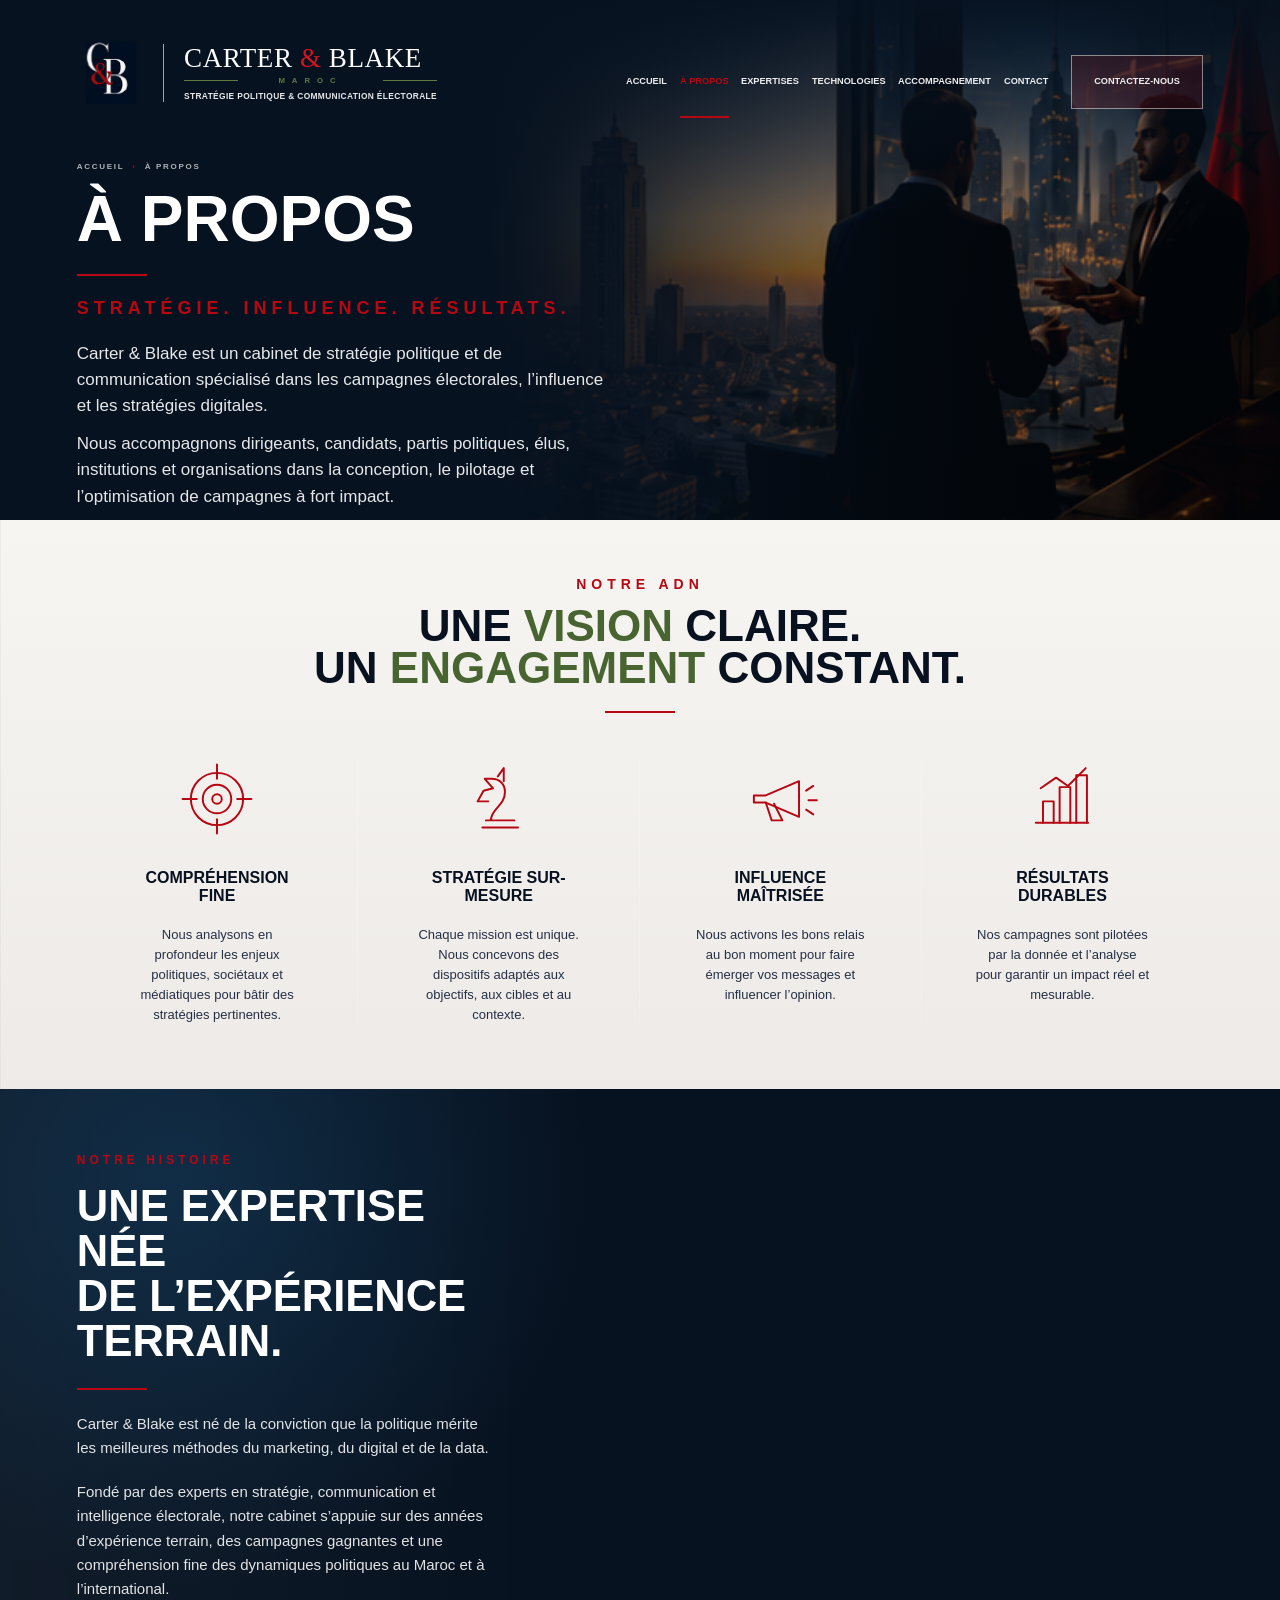
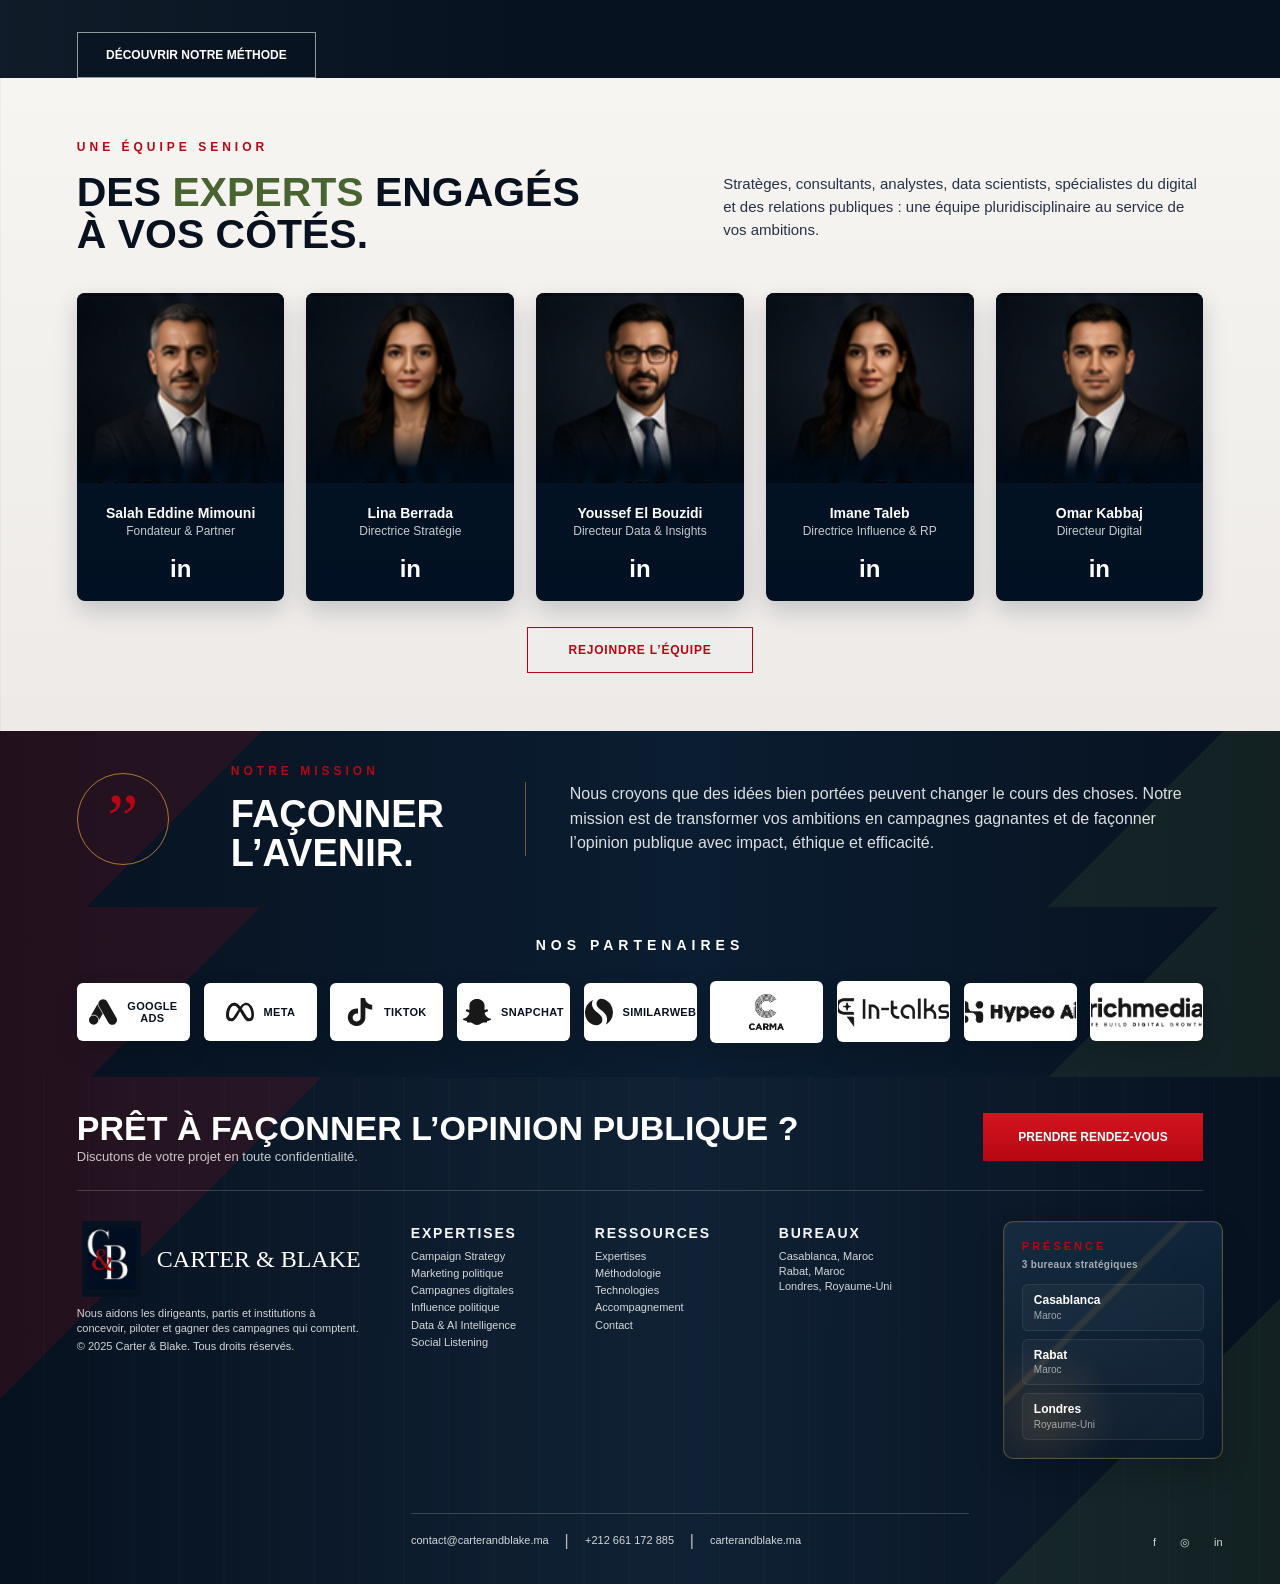
==== commit baf15c33: "Update Carter Blake 2 visual identity" ====
--- a/a-propos.html
+++ b/a-propos.html
@@ -47,21 +47,21 @@
       <section class="about-hero" id="apropos">
         <header class="topbar">
           <a class="brand" href="index.html#accueil" aria-label="Carter & Blake">
-            <img src="assets/brand-mark.png" alt="" aria-hidden="true">
+            <img src="assets/brand-mark-charte.png" alt="" aria-hidden="true">
             <span class="brand-rule"></span>
             <span class="brand-copy">
               <strong>Carter <span>&amp;</span> Blake</strong>
-              <small>Political Strategy &amp; Campaigns</small>
+              <small>Stratégie politique &amp; communication électorale</small>
             </span>
           </a>
           <nav class="nav" aria-label="Navigation principale">
+            <a href="index.html#accueil">Accueil</a>
+            <a class="is-active" href="a-propos.html">À propos</a>
             <a href="expertises.html">Expertises</a>
-            <a href="methodologie.html">Méthodologie</a>
             <a href="technologies.html">Technologies</a>
             <a href="accompagnement.html">Accompagnement</a>
-            <a class="is-active" href="a-propos.html">À propos</a>
             <a href="contact.html">Contact</a>
-            <a class="nav-cta" href="contact.html">Nous contacter</a>
+            <a class="nav-cta" href="contact.html">Contactez-nous</a>
           </nav>
         </header>
 
@@ -165,7 +165,7 @@
         <div class="mission-mark" aria-hidden="true">”</div>
         <div>
           <p>Notre mission</p>
-          <h2>Shaping<br>Public Opinion.</h2>
+          <h2>Façonner<br>l’avenir.</h2>
         </div>
         <p>Nous croyons que des idées bien portées peuvent changer le cours des choses. Notre mission est de transformer vos ambitions en campagnes gagnantes et de façonner l’opinion publique avec impact, éthique et efficacité.</p>
       </section>
@@ -195,7 +195,7 @@
         </div>
         <div class="footer-main">
           <section class="footer-brand">
-            <div class="footer-logo"><img src="assets/brand-mark.png" alt=""><strong>Carter &amp; Blake</strong></div>
+            <div class="footer-logo"><img src="assets/brand-mark-charte.png" alt=""><strong>Carter &amp; Blake</strong></div>
             <p>Nous aidons les dirigeants, partis et institutions à concevoir, piloter et gagner des campagnes qui comptent.</p>
             <small>© 2025 Carter &amp; Blake. Tous droits réservés.</small>
           </section>
--- a/styles.css
+++ b/styles.css
@@ -520,6 +520,7 @@
 
 .mega-card {
   position: relative;
+  isolation: isolate;
   display: flex;
   flex-direction: column;
   justify-content: center;
@@ -533,6 +534,37 @@
   background-size: cover;
   border-right: 1px solid rgba(17,26,44,.12);
   border-bottom: 1px solid rgba(17,26,44,.12);
+  transition: transform .28s ease, box-shadow .28s ease, border-color .28s ease, background-position .42s ease;
+}
+
+.mega-card::before,
+.mega-card::after {
+  content: "";
+  position: absolute;
+  inset: 0;
+  pointer-events: none;
+}
+
+.mega-card::before {
+  z-index: 0;
+  opacity: 0;
+  background:
+    radial-gradient(circle at 20% 16%, rgba(231,162,58,.24), transparent 31%),
+    linear-gradient(135deg, rgba(255,255,255,.2), rgba(255,247,232,.82));
+  transition: opacity .28s ease;
+}
+
+.mega-card::after {
+  z-index: 0;
+  background: linear-gradient(115deg, transparent 0 34%, rgba(231,162,58,.22) 46%, transparent 58% 100%);
+  opacity: 0;
+  transform: translateX(-120%) skewX(-12deg);
+  transition: opacity .24s ease, transform .7s ease;
+}
+
+.mega-card > * {
+  position: relative;
+  z-index: 1;
 }
 
 .mega-card:nth-child(3n) {
@@ -562,6 +594,7 @@
 
 .mega-card i {
   margin: 7px 0 9px;
+  transition: width .24s ease, box-shadow .24s ease, background-color .24s ease;
 }
 
 .mega-card p {
@@ -1385,8 +1418,8 @@
   max-width: 54px;
   height: 17px;
   object-fit: contain;
-  filter: brightness(0) saturate(100%) invert(8%) sepia(19%) saturate(1508%) hue-rotate(177deg) brightness(92%) contrast(99%);
-  opacity: .92;
+  filter: grayscale(1) brightness(0) contrast(1.1);
+  opacity: .9;
 }
 
 .partner-logos span {
@@ -1400,8 +1433,8 @@
   max-width: 78px;
   max-height: 22px;
   height: auto;
-  filter: none;
-  opacity: 1;
+  filter: grayscale(1) brightness(0) contrast(1.1);
+  opacity: .9;
 }
 
 .partner-logos .partner-lockup span {
@@ -2266,6 +2299,36 @@
   transition: transform .22s ease;
 }
 
+.mega-card:hover,
+.mega-card:focus-within {
+  z-index: 2;
+  border-color: rgba(231,162,58,.38);
+  box-shadow: inset 0 0 0 1px rgba(231,162,58,.35), 0 16px 32px rgba(1,16,34,.18);
+  transform: translateY(-2px);
+}
+
+.mega-card:hover::before,
+.mega-card:focus-within::before {
+  opacity: 1;
+}
+
+.mega-card:hover::after,
+.mega-card:focus-within::after {
+  opacity: 1;
+  transform: translateX(120%) skewX(-12deg);
+}
+
+.mega-card:hover h3,
+.mega-card:focus-within h3 {
+  color: #07111f;
+}
+
+.mega-card:hover i,
+.mega-card:focus-within i {
+  width: 42px;
+  box-shadow: 0 0 12px rgba(231,162,58,.38);
+}
+
 .expertise-card {
   transition: transform .28s ease, box-shadow .28s ease, border-color .28s ease;
 }
@@ -2380,11 +2443,12 @@
 .partner-logos a:hover img,
 .partner-logos a:focus-visible img {
   opacity: 1;
+  filter: grayscale(1) brightness(0) contrast(1.18);
   transform: scale(1.05);
 }
 
 .partner-logos img {
-  transition: opacity .22s ease, transform .22s ease;
+  transition: opacity .22s ease, transform .22s ease, filter .22s ease;
 }
 
 a:focus-visible {
@@ -4020,7 +4084,7 @@
   overflow: hidden;
   background:
     linear-gradient(105deg, rgba(1,16,34,.98) 0 46%, rgba(1,16,34,.72) 68%, rgba(1,16,34,.18) 100%),
-    var(--sub-bg, url("assets/hero-collage.png")) center / cover no-repeat,
+    var(--sub-bg, url("assets/hero-charte-collage.png")) center / cover no-repeat,
     var(--navy);
 }
 
@@ -5891,3 +5955,949 @@
     font-size: 10px;
   }
 }
+
+/* Carter & Blake Maroc - visual charter refresh */
+:root {
+  --navy: #071220;
+  --navy-2: #0c1b2d;
+  --ink: #08111f;
+  --red: #b60712;
+  --red-2: #d4141f;
+  --green: #486431;
+  --green-2: #5f7b3f;
+  --bronze: #b98539;
+  --paper: #edeae8;
+  --paper-2: #f7f5f2;
+  --muted: #5e6572;
+  --gold: var(--red);
+  --gold-2: var(--green);
+}
+
+body {
+  background:
+    linear-gradient(135deg, rgba(182,7,18,.18), transparent 24%),
+    var(--navy);
+}
+
+.page {
+  background: var(--paper);
+}
+
+.brand img,
+.footer-logo img {
+  object-fit: contain;
+  object-position: center;
+}
+
+.brand-rule {
+  background: rgba(255,255,255,.62);
+}
+
+.brand-copy strong span {
+  color: var(--red-2);
+}
+
+.brand-copy small {
+  margin-top: 5px;
+  color: rgba(255,255,255,.9);
+  font-weight: 800;
+  letter-spacing: .35px;
+}
+
+.brand-copy small::before {
+  content: "MAROC";
+  display: block;
+  width: auto;
+  height: auto;
+  margin: 5px 0 6px;
+  color: var(--green-2);
+  background:
+    linear-gradient(var(--green-2), var(--green-2)) left center / 54px 1px no-repeat,
+    linear-gradient(var(--green-2), var(--green-2)) right center / 54px 1px no-repeat;
+  font-size: .92em;
+  font-weight: 900;
+  letter-spacing: 7px;
+  line-height: 1;
+  text-align: center;
+}
+
+.brand-copy small::after {
+  display: none;
+}
+
+.nav a {
+  color: rgba(255,255,255,.92);
+  text-shadow: none;
+}
+
+.nav a:not(.nav-cta)::before,
+.nav a.is-active::before,
+.nav-expertise::before {
+  background: var(--red);
+}
+
+.nav-cta {
+  color: #fff;
+  border-color: rgba(255,255,255,.48);
+  background: rgba(182,7,18,.16);
+}
+
+.hero {
+  isolation: isolate;
+  overflow: hidden;
+  background:
+    linear-gradient(112deg, var(--navy) 0 44%, #0b1d31 44% 100%);
+}
+
+.hero::before,
+.hero::after,
+.sub-hero::after,
+.war-hero::after {
+  content: "";
+  position: absolute;
+  pointer-events: none;
+}
+
+.hero::before {
+  z-index: 3;
+  top: 0;
+  right: min(57vw, 820px);
+  width: 72px;
+  height: 100%;
+  background:
+    linear-gradient(90deg, transparent 0 17%, var(--red) 17% 52%, var(--green) 52% 73%, transparent 73% 100%);
+  transform: skewX(-21deg);
+  opacity: .96;
+}
+
+.hero::after {
+  z-index: 4;
+  right: 0;
+  bottom: 0;
+  width: 280px;
+  height: 84px;
+  background: var(--red);
+  clip-path: polygon(32% 0, 100% 0, 100% 100%, 0 100%);
+}
+
+.hero-visual {
+  clip-path: polygon(12% 0, 100% 0, 100% 100%, 0 100%, 0 45%);
+  filter: saturate(1.04) contrast(1.06);
+}
+
+.hero-veil {
+  background:
+    linear-gradient(90deg, rgba(7,18,32,1) 0 39%, rgba(7,18,32,.7) 49%, rgba(7,18,32,.1) 76%),
+    linear-gradient(180deg, rgba(7,18,32,.94) 0, rgba(7,18,32,.72) 15%, transparent 42%);
+}
+
+.hero-light-lines {
+  display: none;
+}
+
+.hero-copy {
+  z-index: 5;
+}
+
+.hero-copy h1,
+.section-heading h2,
+.about-hero h1,
+.about-history h2,
+.about-team h2,
+.about-mission h2,
+.sub-hero h1,
+.section-copy h2,
+.overview-panel h2,
+.contact-panel h2,
+.office-globe-panel h2,
+.footer-cta h2,
+.newsletter-copy h2,
+.quote-strip p,
+.war-hero-copy h1,
+.war-section-copy h2,
+.war-ai-head h2,
+.war-final-cta h2 {
+  font-family: var(--sans);
+  font-weight: 900;
+  letter-spacing: 0;
+  text-transform: uppercase;
+}
+
+.hero-copy h1 span:last-child,
+.section-heading h2 span,
+.about-team h2 span,
+.sub-hero h1 span,
+.section-copy h2 span,
+.overview-panel h2 span,
+.war-hero-copy h1 span,
+.war-section-copy h2 span {
+  color: var(--green);
+}
+
+.hero-copy i,
+.section-heading i,
+.about-hero-copy i,
+.about-history-copy i,
+.war-hero-copy i {
+  background: var(--red);
+}
+
+.button-filled,
+.newsletter-form button,
+.footer-cta a {
+  color: #fff;
+  border-color: var(--red);
+  background: linear-gradient(180deg, var(--red-2), var(--red));
+}
+
+.button-outline,
+.insights-head a,
+.mega-approach,
+.team-cta {
+  color: var(--red);
+  border-color: var(--red);
+  background: rgba(255,255,255,.08);
+}
+
+.hero .button-outline,
+.war-page .button-outline,
+.about-history .button-outline {
+  color: #fff;
+  border-color: rgba(255,255,255,.56);
+  background: rgba(7,18,32,.56);
+}
+
+.section-heading p,
+.insights-head p,
+.partners > p,
+.sub-kicker,
+.content-kicker,
+.about-history-copy > p:first-child,
+.about-team-head > div > p,
+.about-mission > div p,
+.war-kicker,
+.newsletter-copy p,
+.mega-intro h2 span,
+.mega-card svg,
+.mega-benefits svg,
+.footer-presence p {
+  color: var(--red);
+}
+
+.expertise,
+.about-adn,
+.about-team,
+.about-partners,
+.insights,
+.newsletter,
+.content-section {
+  background:
+    linear-gradient(90deg, rgba(7,18,32,.035) 0 1px, transparent 1px 62px),
+    linear-gradient(180deg, var(--paper-2), var(--paper));
+}
+
+.expertise-card {
+  color: var(--ink);
+  border: 1px solid rgba(8,17,31,.13);
+  border-radius: 6px;
+  background:
+    linear-gradient(180deg, #fff 0%, #f7f5f2 100%);
+  box-shadow: 0 14px 32px rgba(8,17,31,.1);
+}
+
+.expertise-card::before {
+  inset: 0;
+  background:
+    linear-gradient(135deg, rgba(182,7,18,.06), transparent 30%),
+    linear-gradient(315deg, rgba(72,100,49,.09), transparent 34%);
+  filter: none;
+  opacity: 1;
+  transform: none;
+}
+
+.expertise-card::after {
+  top: 0;
+  left: 0;
+  right: 0;
+  height: 5px;
+  background: linear-gradient(90deg, var(--red) 0 58%, var(--green) 58% 100%);
+  animation: none;
+  transform: none;
+  box-shadow: none;
+}
+
+.story-bar,
+.expertise-card > .card-cleaner {
+  display: none;
+}
+
+.expertise-card svg {
+  color: var(--red);
+  filter: none;
+}
+
+.expertise-card h3 {
+  color: var(--ink);
+}
+
+.expertise-card h3::after {
+  background: var(--green);
+}
+
+.expertise-card a {
+  color: var(--red);
+  font-weight: 900;
+  text-transform: uppercase;
+}
+
+.expertise-card a::before {
+  content: "+";
+  color: var(--red);
+  border-color: rgba(182,7,18,.65);
+}
+
+.expertise-directory,
+.overview-panel,
+.feature-card,
+.overview-card,
+.technology-card,
+.value-card,
+.step-card,
+.contact-panel,
+.office-globe-panel,
+.method-steps,
+.article-grid article {
+  border-color: rgba(8,17,31,.13);
+  border-radius: 6px;
+  background:
+    linear-gradient(180deg, rgba(255,255,255,.98), rgba(247,245,242,.94));
+  box-shadow: 0 16px 34px rgba(8,17,31,.08);
+}
+
+.feature-card::before,
+.overview-card::before,
+.technology-card::before,
+.value-card::before {
+  width: 5px;
+  background: linear-gradient(180deg, var(--red), var(--green));
+}
+
+.card-num,
+.contact-list span,
+.social-list span {
+  color: var(--red);
+  border-color: rgba(182,7,18,.36);
+}
+
+.round,
+.mega-benefits span,
+.stats svg {
+  color: #fff;
+  background: var(--red);
+}
+
+.stats,
+.partners,
+.footer,
+.dark-band,
+.about-mission,
+.newsletter-shell,
+.war-page,
+.war-hero,
+.war-dashboard,
+.command-wall {
+  background:
+    linear-gradient(135deg, rgba(182,7,18,.16) 0 18%, transparent 18% 100%),
+    linear-gradient(315deg, rgba(72,100,49,.18) 0 16%, transparent 16% 100%),
+    linear-gradient(90deg, var(--navy), #0b1d31 54%, var(--navy));
+}
+
+.stats article:not(:last-child)::after,
+.proofs article,
+.about-values article,
+.footer-cta,
+.contact-lines {
+  border-color: rgba(255,255,255,.18);
+}
+
+.partners > p {
+  color: #fff;
+}
+
+.partner-logos a {
+  border-radius: 6px;
+}
+
+.sub-hero {
+  background:
+    linear-gradient(105deg, rgba(7,18,32,.98) 0 45%, rgba(7,18,32,.76) 65%, rgba(7,18,32,.16) 100%),
+    var(--sub-bg, url("assets/hero-charte-collage.png")) center / cover no-repeat,
+    var(--navy);
+}
+
+.sub-hero::before {
+  background:
+    linear-gradient(180deg, rgba(7,18,32,.96) 0, rgba(7,18,32,.45) 46%, transparent 80%);
+}
+
+.sub-hero::after,
+.war-hero::after {
+  z-index: 1;
+  top: -16%;
+  right: 12%;
+  width: 54px;
+  height: 132%;
+  background:
+    linear-gradient(90deg, transparent 0 16%, var(--red) 16% 55%, var(--green) 55% 78%, transparent 78% 100%);
+  transform: skewX(-22deg);
+  box-shadow: none;
+}
+
+.about-hero,
+.about-history,
+.war-final-cta {
+  background:
+    linear-gradient(100deg, rgba(7,18,32,1) 0 40%, rgba(7,18,32,.72) 58%, rgba(7,18,32,.12) 100%),
+    var(--navy);
+}
+
+.about-hero::after {
+  background:
+    linear-gradient(90deg, rgba(7,18,32,1) 0 38%, rgba(7,18,32,.62) 56%, rgba(7,18,32,.08) 86%),
+    linear-gradient(180deg, rgba(7,18,32,.94), rgba(7,18,32,.2) 42%, rgba(7,18,32,.16));
+}
+
+.mega-menu {
+  border-color: rgba(255,255,255,.26);
+  background: rgba(247,245,242,.98);
+}
+
+.mega-intro {
+  background:
+    linear-gradient(150deg, var(--navy) 0 72%, var(--red) 72% 79%, var(--green) 79% 100%);
+}
+
+.mega-card {
+  border-color: rgba(8,17,31,.1);
+}
+
+.war-command,
+.war-dashboard {
+  color: #fff;
+}
+
+.wall-line,
+.mini-lines span {
+  background: linear-gradient(90deg, var(--green), #ffffff, var(--red));
+}
+
+.morocco-map,
+.donut,
+.gauge {
+  background: conic-gradient(var(--green) 0 45%, var(--red) 45% 74%, rgba(255,255,255,.13) 74% 100%);
+}
+
+@media (min-width: 900px) {
+  .brand img {
+    width: 70px;
+    height: 78px;
+  }
+
+  .footer-logo img {
+    width: 70px;
+    height: 76px;
+  }
+
+  .brand-copy strong {
+    font-size: 27px;
+  }
+
+  .brand-copy small {
+    font-size: 8.4px;
+  }
+
+  .hero-copy {
+    width: min(650px, 46vw);
+    margin-top: 92px;
+  }
+
+  .hero-copy h1 {
+    font-size: 56px;
+    line-height: .96;
+  }
+
+  .hero-copy p {
+    max-width: 560px;
+    font-size: 20px;
+    line-height: 1.38;
+  }
+
+  .section-heading h2 {
+    font-size: 44px;
+  }
+
+  .expertise-card {
+    height: 330px;
+  }
+
+  .expertise-card svg {
+    width: 70px;
+    height: 70px;
+    margin-top: 64px;
+  }
+
+  .expertise-card h3 {
+    margin-top: 20px;
+    font-size: 18px;
+  }
+
+  .expertise-card a {
+    bottom: 34px;
+  }
+
+  .sub-hero h1,
+  .about-hero h1 {
+    font-size: 64px;
+  }
+
+  .section-copy h2,
+  .overview-panel h2,
+  .contact-panel h2,
+  .office-globe-panel h2 {
+    font-size: 34px;
+  }
+}
+
+@media (max-width: 899px) {
+  .brand img {
+    width: 56px;
+    height: 64px;
+  }
+
+  .brand-copy small::before {
+    max-width: 250px;
+    background:
+      linear-gradient(var(--green-2), var(--green-2)) left center / 34px 1px no-repeat,
+      linear-gradient(var(--green-2), var(--green-2)) right center / 34px 1px no-repeat;
+    letter-spacing: 5px;
+  }
+
+  .hero {
+    height: auto;
+    min-height: 720px;
+  }
+
+  .hero::before {
+    right: 8%;
+    width: 46px;
+    opacity: .76;
+  }
+
+  .hero::after {
+    width: 170px;
+    height: 56px;
+  }
+
+  .hero-visual {
+    width: 100%;
+    height: 100%;
+    opacity: .42;
+    clip-path: none;
+  }
+
+  .hero-veil {
+    background:
+      linear-gradient(180deg, rgba(7,18,32,.98) 0 45%, rgba(7,18,32,.8) 68%, rgba(7,18,32,.96) 100%);
+  }
+
+  .hero-copy {
+    margin-top: 52px;
+  }
+
+  .hero-copy h1 {
+    font-size: 32px;
+    line-height: 1;
+  }
+
+  .hero-copy p {
+    font-size: 14px;
+    line-height: 1.5;
+  }
+
+  .hero-actions .button {
+    width: 100%;
+    min-height: 42px;
+  }
+
+  .cards {
+    grid-template-columns: 1fr;
+    width: calc(100% - 44px);
+    gap: 14px;
+    margin-top: 28px;
+    margin-inline: auto;
+  }
+
+  .expertise-card {
+    height: 228px;
+    min-height: 228px;
+  }
+
+  .expertise-card svg {
+    width: 54px;
+    height: 54px;
+    margin-top: 42px;
+  }
+
+  .expertise-card h3 {
+    margin-top: 14px;
+    font-size: 18px;
+  }
+
+  .expertise-card a {
+    bottom: 24px;
+  }
+
+  .expertise-card a::before {
+    width: 25px;
+    height: 25px;
+    line-height: 25px;
+  }
+
+  .sub-hero::after,
+  .war-hero::after {
+    right: 6%;
+    width: 40px;
+    opacity: .56;
+  }
+}
+
+.content-section {
+  background: transparent;
+}
+
+.dark-band .content-section {
+  background: transparent;
+}
+
+.dark-band .quote-strip p {
+  color: #fff;
+}
+
+@media (max-width: 899px) {
+  .stats {
+    grid-template-columns: repeat(2, minmax(0, 1fr));
+    height: auto;
+    gap: 12px 0;
+    padding: 18px 22px;
+  }
+
+  .stats article {
+    grid-template-columns: 38px 1fr;
+    grid-template-rows: auto auto;
+    min-height: 52px;
+    padding-left: 0;
+  }
+
+  .stats article:not(:last-child)::after {
+    display: none;
+  }
+
+  .stats svg {
+    width: 34px;
+    height: 34px;
+  }
+
+  .stats strong {
+    font-size: 26px;
+  }
+
+  .stats span {
+    font-size: 9px;
+  }
+}
+
+/* Rolling white light over the hero photo dividers */
+.hero .hero-light-lines {
+  display: block;
+  z-index: 6;
+  top: 0;
+  right: 0;
+  width: min(64vw, 900px);
+  height: 100%;
+  clip-path: polygon(12% 0, 100% 0, 100% 100%, 0 100%, 0 45%);
+  mix-blend-mode: screen;
+  opacity: .95;
+}
+
+.hero .light-line {
+  display: block;
+  height: 2px;
+  border-radius: 999px;
+  background: linear-gradient(90deg, transparent, rgba(255,255,255,.74), transparent);
+  box-shadow:
+    0 0 4px rgba(255,255,255,.86),
+    0 0 14px rgba(255,255,255,.34);
+  opacity: .62;
+}
+
+.hero .light-line::before {
+  inset: -7px -72px;
+  background: linear-gradient(90deg, transparent 0 34%, rgba(255,255,255,.05) 42%, rgba(255,255,255,1) 49%, rgba(255,255,255,.86) 54%, transparent 66% 100%);
+  filter: blur(.8px);
+  animation: heroLightRun var(--dur, 4.8s) cubic-bezier(.44,0,.2,1) infinite;
+}
+
+.hero .light-line::after {
+  content: "";
+  position: absolute;
+  inset: -2px -24px;
+  background: linear-gradient(90deg, transparent 0 44%, rgba(255,255,255,.95) 50%, transparent 58% 100%);
+  filter: blur(3px);
+  transform: translateX(-120%);
+  animation: heroLightRun var(--dur, 4.8s) cubic-bezier(.44,0,.2,1) infinite;
+  animation-delay: calc(var(--delay, 0s) - .12s);
+}
+
+.hero .line-a {
+  --x: 30%;
+  --y: 101%;
+  --w: 112%;
+  --r: -67deg;
+  --dur: 4.9s;
+  --delay: -.4s;
+}
+
+.hero .line-b {
+  --x: 51%;
+  --y: 47.2%;
+  --w: 58%;
+  --r: 0deg;
+  --dur: 5.6s;
+  --delay: -2.1s;
+}
+
+.hero .line-c {
+  --x: 72%;
+  --y: 0%;
+  --w: 66%;
+  --r: 73deg;
+  --dur: 5.2s;
+  --delay: -3.2s;
+}
+
+.hero .line-d {
+  --x: 17%;
+  --y: 58%;
+  --w: 56%;
+  --r: -66deg;
+  --dur: 5.8s;
+  --delay: -1.3s;
+}
+
+.hero .line-e {
+  --x: 64%;
+  --y: 101%;
+  --w: 54%;
+  --r: -48deg;
+  --dur: 6.1s;
+  --delay: -4.1s;
+}
+
+.hero .line-f {
+  --x: 82%;
+  --y: 47.6%;
+  --w: 36%;
+  --r: 0deg;
+  --dur: 5.4s;
+  --delay: -3.8s;
+}
+
+@media (max-width: 899px) {
+  .hero .hero-light-lines {
+    width: 100%;
+    opacity: .72;
+    clip-path: none;
+  }
+}
+
+/* Expertise cards back to photo stories */
+.expertise-card {
+  isolation: isolate;
+  overflow: hidden;
+  color: #fff;
+  text-align: center;
+  border: 1px solid rgba(255,255,255,.18);
+  border-radius: 12px;
+  background: var(--navy);
+  box-shadow: 0 18px 42px rgba(8,17,31,.18);
+}
+
+.expertise-card::before {
+  content: "";
+  position: absolute;
+  inset: -8px;
+  z-index: -2;
+  background-image:
+    linear-gradient(180deg, rgba(7,18,32,.02) 0%, rgba(7,18,32,.22) 28%, rgba(7,18,32,.78) 70%, rgba(7,18,32,.98) 100%),
+    var(--bg);
+  background-position: center;
+  background-size: cover;
+  filter: saturate(1.05) contrast(1.06);
+  transform: scale(1.04);
+  transition: transform .65s cubic-bezier(.2,.7,.2,1), filter .65s cubic-bezier(.2,.7,.2,1);
+}
+
+.expertise-card::after {
+  content: "";
+  position: absolute;
+  top: 9px;
+  left: 14px;
+  right: 14px;
+  z-index: 3;
+  height: 3px;
+  border-radius: 999px;
+  background: linear-gradient(90deg, var(--red), #fff 58%, var(--green));
+  box-shadow: 0 0 14px rgba(255,255,255,.42);
+  transform: scaleX(0);
+  transform-origin: left center;
+  animation: storyProgress 6.4s linear infinite;
+  animation-delay: var(--story-delay, 0s);
+}
+
+.expertise-card > .card-cleaner {
+  display: block;
+  position: absolute;
+  left: 0;
+  right: 0;
+  bottom: 0;
+  z-index: 0;
+  height: 62%;
+  background:
+    linear-gradient(180deg, rgba(7,18,32,0), rgba(7,18,32,.76) 20%, rgba(7,18,32,.97) 62%, var(--navy) 100%);
+  pointer-events: none;
+}
+
+.story-bar {
+  display: flex;
+  color: #fff;
+}
+
+.story-bar::before {
+  background: rgba(255,255,255,.18);
+}
+
+.story-bar b {
+  color: #fff;
+  background: var(--red);
+}
+
+.expertise-card svg {
+  color: #fff;
+  filter: drop-shadow(0 8px 18px rgba(0,0,0,.45));
+}
+
+.expertise-card h3 {
+  color: #fff;
+  text-shadow: 0 4px 14px rgba(0,0,0,.48);
+}
+
+.expertise-card h3::after {
+  background: var(--green);
+}
+
+.expertise-card a {
+  color: #fff;
+  text-shadow: 0 4px 14px rgba(0,0,0,.45);
+}
+
+.expertise-card a::before {
+  content: "+";
+  color: #fff;
+  border-color: rgba(255,255,255,.78);
+  background: rgba(182,7,18,.72);
+}
+
+.expertise-card:hover::before {
+  filter: saturate(1.14) contrast(1.12);
+  transform: scale(1.1);
+}
+
+.expertise-card:hover {
+  border-color: rgba(255,255,255,.38);
+}
+
+@media (min-width: 900px) {
+  .expertise-card {
+    height: 430px;
+  }
+
+  .expertise-card svg {
+    width: 76px;
+    height: 76px;
+    margin-top: 118px;
+  }
+
+  .expertise-card h3 {
+    margin-top: 20px;
+    font-size: 20px;
+  }
+
+  .expertise-card h3::after {
+    width: 48px;
+    height: 3px;
+    margin-top: 18px;
+  }
+
+  .expertise-card a {
+    bottom: 48px;
+    font-size: 12px;
+  }
+
+  .expertise-card a::before {
+    width: 31px;
+    height: 31px;
+    line-height: 31px;
+    margin-bottom: 10px;
+  }
+}
+
+@media (max-width: 899px) {
+  .expertise-card {
+    height: 300px;
+    min-height: 300px;
+  }
+
+  .story-bar {
+    font-size: 7px;
+  }
+
+  .expertise-card svg {
+    width: 58px;
+    height: 58px;
+    margin-top: 80px;
+  }
+
+  .expertise-card h3 {
+    font-size: 18px;
+  }
+
+  .expertise-card a {
+    bottom: 32px;
+  }
+}
+
+.hero .nav a.is-active {
+  color: #fff;
+  padding: 8px 10px;
+  margin: -8px -10px;
+  border-radius: 4px;
+  background: rgba(7,18,32,.72);
+  box-shadow: 0 0 0 1px rgba(255,255,255,.16);
+}
+
+.hero .nav a.is-active::before {
+  left: 10px;
+  right: 10px;
+  top: 32px;
+  background: #fff;
+}
